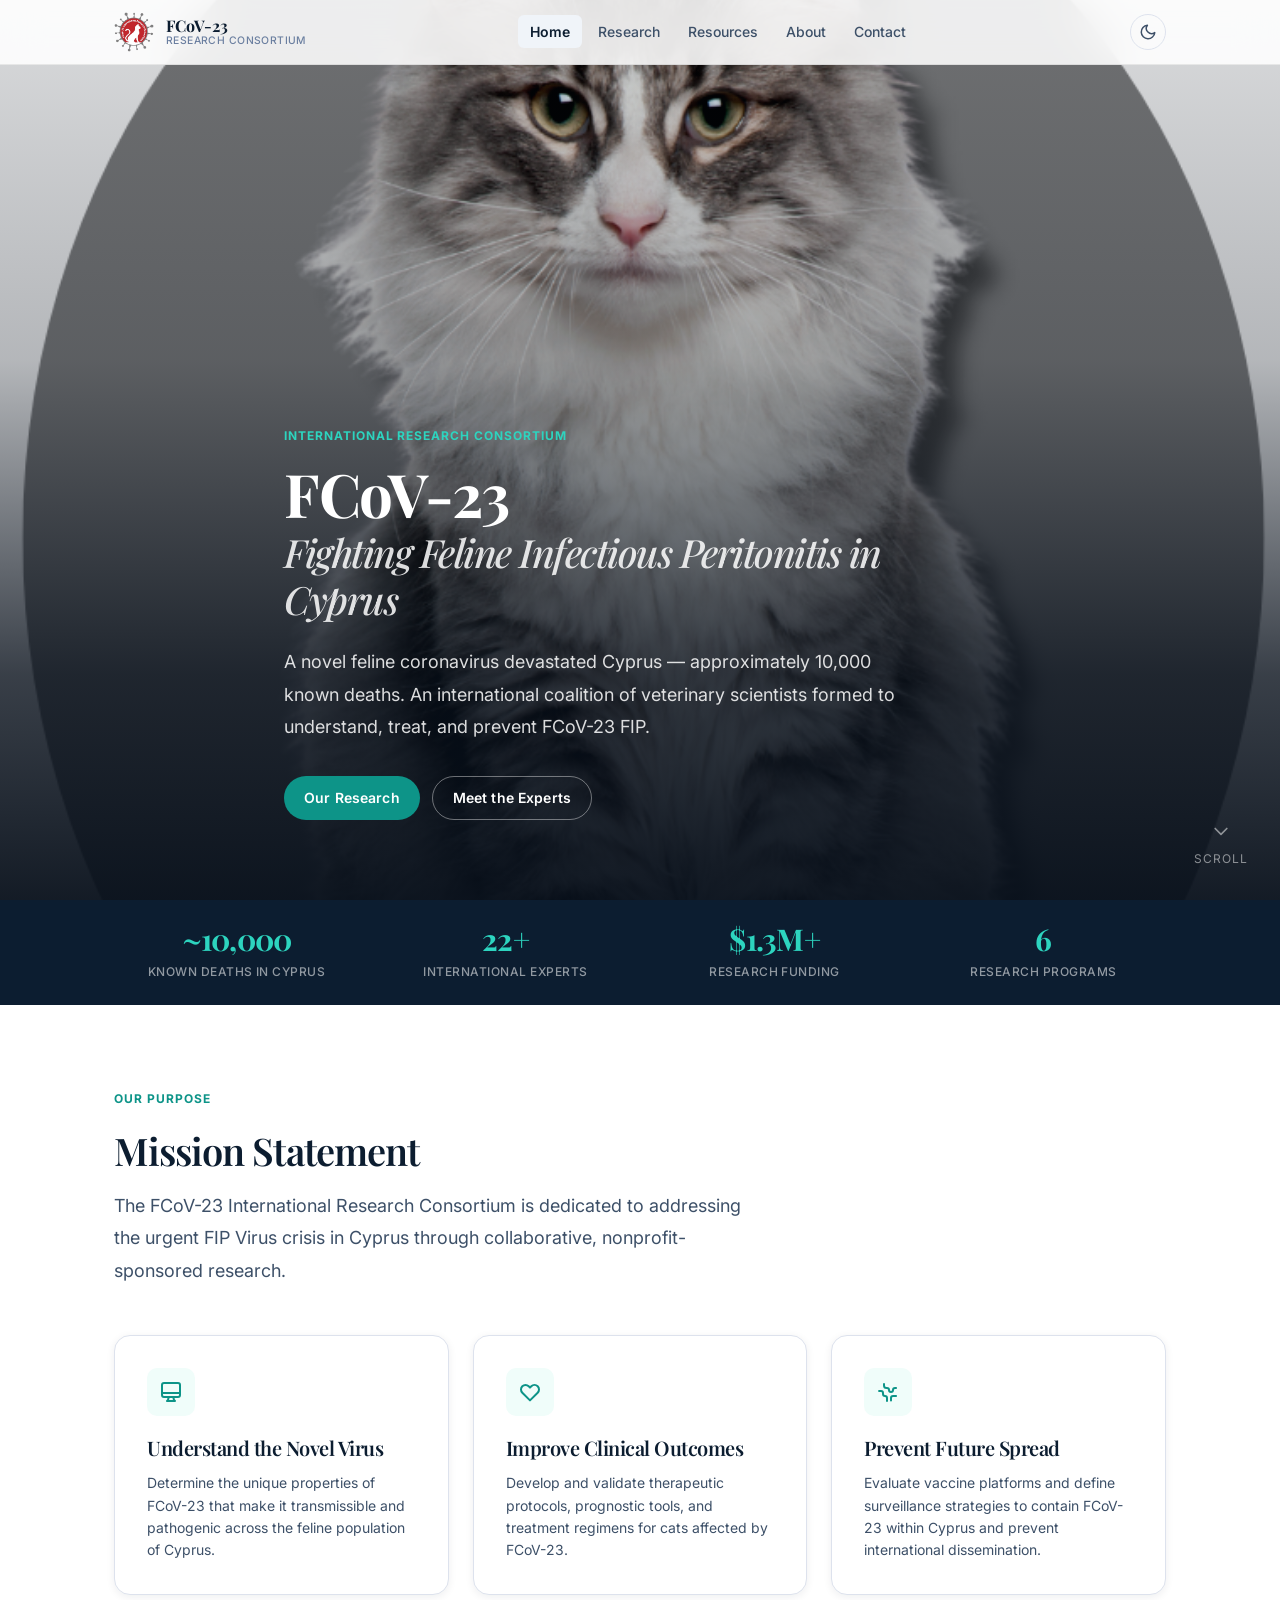
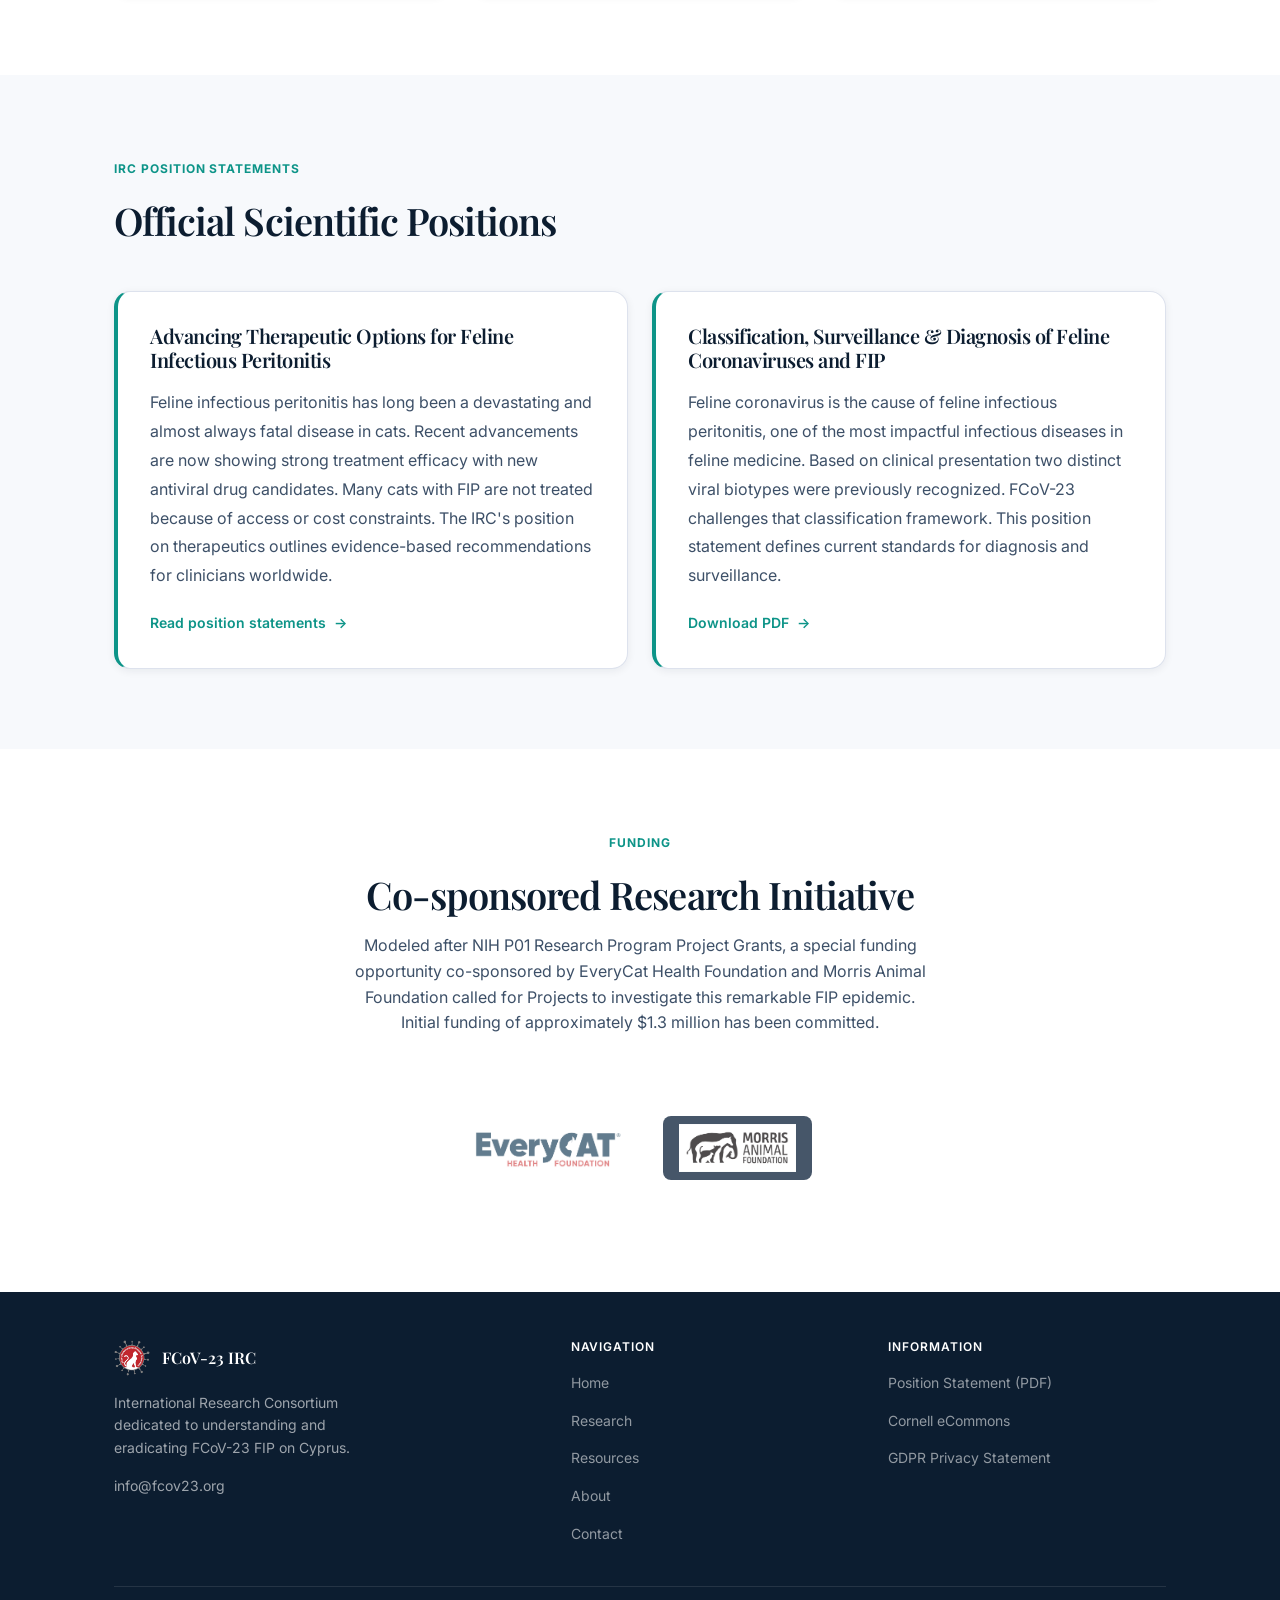
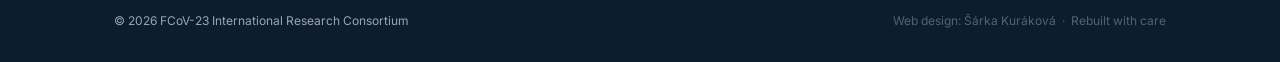
==== site/index.html @ 61767fc6 "Initial deploy: FCoV-23 IRC static site rebuild Clean static rebuild of fcov23.org — removes comprom" ====
<!DOCTYPE html>
<html lang="en" data-theme="light">
<head>
  <meta charset="UTF-8">
  <meta name="viewport" content="width=device-width, initial-scale=1">
  <title>FCoV-23 International Research Consortium</title>
  <meta name="description" content="An international group of veterinary experts dedicated to addressing the FCoV-23 feline infectious peritonitis crisis in Cyprus through collaborative nonprofit-sponsored research.">
  <meta property="og:title" content="FCoV-23 International Research Consortium">
  <meta property="og:description" content="Collaborative research to understand and mitigate the FCoV-23 FIP epidemic on Cyprus.">
  <meta property="og:type" content="website">
  <meta property="og:url" content="https://fcov23.org/">
  <meta property="og:image" content="https://fcov23.org/assets/images/cat_home.png">
  <meta property="og:image:width" content="1200">
  <meta property="og:image:height" content="800">
  <meta property="og:site_name" content="FCoV-23 International Research Consortium">
  <meta name="theme-color" content="#0c1d30">
  <link rel="icon" href="assets/images/cropped-Navrh-bez-nazvu-2-1.png" type="image/png">
  <link rel="preconnect" href="https://fonts.googleapis.com">
  <link rel="preconnect" href="https://fonts.gstatic.com" crossorigin>
  <link rel="stylesheet" href="https://fonts.googleapis.com/css2?family=Inter:wght@300;400;500;600;700&family=Playfair+Display:ital,wght@0,500;0,600;0,700;1,500;1,600&display=swap">
  <link rel="preload" as="image" href="assets/images/cat_home.png">
  <link rel="stylesheet" href="assets/css/main.css">
  <link rel="stylesheet" href="assets/css/components.css">
  <!-- Anti-FOUC: apply saved theme before paint -->
  <script>
    (function(){var t=localStorage.getItem('fcov23-theme')||(window.matchMedia('(prefers-color-scheme: dark)').matches?'dark':'light');document.documentElement.setAttribute('data-theme',t);})();
  </script>
</head>
<body>

<!-- ====== NAV ====== -->
<nav class="site-nav" role="navigation" aria-label="Main navigation">
  <div class="container nav-inner">
    <a href="index.html" class="nav-logo" aria-label="FCoV-23 Home">
      <img src="assets/images/Navrh-bez-nazvu-2-1.png" alt="FCoV-23 IRC Logo" width="40" height="40">
      <div class="nav-logo-text">
        <span class="nav-logo-name">FCoV-23</span>
        <span class="nav-logo-sub">Research Consortium</span>
      </div>
    </a>
    <ul class="nav-links" id="nav-menu" role="list">
      <li><a href="index.html" aria-current="page">Home</a></li>
      <li><a href="research.html">Research</a></li>
      <li><a href="resources.html">Resources</a></li>
      <li><a href="about.html">About</a></li>
      <li><a href="contact.html">Contact</a></li>
    </ul>
    <div class="nav-actions">
      <button class="theme-toggle" aria-label="Switch to dark mode">
        <svg class="icon-moon" xmlns="http://www.w3.org/2000/svg" fill="none" viewBox="0 0 24 24" stroke="currentColor" stroke-width="2" aria-hidden="true"><path stroke-linecap="round" stroke-linejoin="round" d="M21 12.79A9 9 0 1111.21 3 7 7 0 0021 12.79z"/></svg>
        <svg class="icon-sun" xmlns="http://www.w3.org/2000/svg" fill="none" viewBox="0 0 24 24" stroke="currentColor" stroke-width="2" aria-hidden="true"><circle cx="12" cy="12" r="5"/><path stroke-linecap="round" d="M12 1v2M12 21v2M4.22 4.22l1.42 1.42M18.36 18.36l1.42 1.42M1 12h2M21 12h2M4.22 19.78l1.42-1.42M18.36 5.64l1.42-1.42"/></svg>
      </button>
      <button class="nav-hamburger" aria-label="Open menu" aria-expanded="false" aria-controls="nav-menu" id="nav-hamburger">
        <span></span><span></span><span></span>
      </button>
    </div>
  </div>
</nav>

<main>
<!-- ====== HERO ====== -->
<section class="hero" aria-label="Introduction">
  <div class="hero-bg" role="img" aria-label="Cats at a shelter in Cyprus"></div>
  <div class="hero-overlay"></div>
  <div class="container hero-content">
    <span class="eyebrow" style="color:var(--color-teal-400)">International Research Consortium</span>
    <h1>FCoV-23
      <em>Fighting Feline Infectious Peritonitis in Cyprus</em>
    </h1>
    <p class="hero-body">A novel feline coronavirus devastated Cyprus — approximately 10,000 known deaths. An international coalition of veterinary scientists formed to understand, treat, and prevent FCoV-23 FIP.</p>
    <div class="hero-actions">
      <a href="research.html" class="btn btn--primary">Our Research</a>
      <a href="about.html" class="btn btn--outline" style="border-color:rgba(255,255,255,0.4);color:#fff">Meet the Experts</a>
    </div>
  </div>
  <div class="scroll-hint" aria-hidden="true">
    <svg xmlns="http://www.w3.org/2000/svg" fill="none" viewBox="0 0 24 24" stroke="currentColor" stroke-width="2"><path stroke-linecap="round" stroke-linejoin="round" d="M19 9l-7 7-7-7"/></svg>
    Scroll
  </div>
</section>

<!-- ====== STATS BAR ====== -->
<div class="stats-bar" aria-label="Key statistics">
  <div class="container">
    <div class="stats-grid">
      <div class="stat-item reveal">
        <div class="stat-number">~10,000</div>
        <div class="stat-label">Known Deaths in Cyprus</div>
      </div>
      <div class="stat-item reveal reveal-delay-1">
        <div class="stat-number">22+</div>
        <div class="stat-label">International Experts</div>
      </div>
      <div class="stat-item reveal reveal-delay-2">
        <div class="stat-number">$1.3M+</div>
        <div class="stat-label">Research Funding</div>
      </div>
      <div class="stat-item reveal reveal-delay-3">
        <div class="stat-number">6</div>
        <div class="stat-label">Research Programs</div>
      </div>
    </div>
  </div>
</div>

<!-- ====== MISSION ====== -->
<section class="section" aria-labelledby="mission-heading">
  <div class="container">
    <div class="section-header reveal">
      <span class="eyebrow">Our Purpose</span>
      <h2 id="mission-heading">Mission Statement</h2>
      <p class="lead">The FCoV-23 International Research Consortium is dedicated to addressing the urgent FIP Virus crisis in Cyprus through collaborative, nonprofit-sponsored research.</p>
    </div>
    <div style="display:grid;grid-template-columns:repeat(auto-fit,minmax(280px,1fr));gap:var(--sp-6)">
      <div class="card reveal">
        <div class="card-icon" aria-hidden="true">
          <svg xmlns="http://www.w3.org/2000/svg" fill="none" viewBox="0 0 24 24" stroke="currentColor" stroke-width="2"><path stroke-linecap="round" stroke-linejoin="round" d="M9.75 17L9 20l-1 1h8l-1-1-.75-3M3 13h18M5 17h14a2 2 0 002-2V5a2 2 0 00-2-2H5a2 2 0 00-2 2v10a2 2 0 002 2z"/></svg>
        </div>
        <h3>Understand the Novel Virus</h3>
        <p>Determine the unique properties of FCoV-23 that make it transmissible and pathogenic across the feline population of Cyprus.</p>
      </div>
      <div class="card reveal reveal-delay-1">
        <div class="card-icon" aria-hidden="true">
          <svg xmlns="http://www.w3.org/2000/svg" fill="none" viewBox="0 0 24 24" stroke="currentColor" stroke-width="2"><path stroke-linecap="round" stroke-linejoin="round" d="M4.318 6.318a4.5 4.5 0 000 6.364L12 20.364l7.682-7.682a4.5 4.5 0 00-6.364-6.364L12 7.636l-1.318-1.318a4.5 4.5 0 00-6.364 0z"/></svg>
        </div>
        <h3>Improve Clinical Outcomes</h3>
        <p>Develop and validate therapeutic protocols, prognostic tools, and treatment regimens for cats affected by FCoV-23.</p>
      </div>
      <div class="card reveal reveal-delay-2">
        <div class="card-icon" aria-hidden="true">
          <svg xmlns="http://www.w3.org/2000/svg" fill="none" viewBox="0 0 24 24" stroke="currentColor" stroke-width="2"><path stroke-linecap="round" stroke-linejoin="round" d="M3.055 11H5a2 2 0 012 2v1a2 2 0 002 2 2 2 0 012 2v2.945M8 3.935V5.5A2.5 2.5 0 0010.5 8h.5a2 2 0 012 2 2 2 0 104 0 2 2 0 012-2h1.064M15 20.488V18a2 2 0 012-2h3.064"/></svg>
        </div>
        <h3>Prevent Future Spread</h3>
        <p>Evaluate vaccine platforms and define surveillance strategies to contain FCoV-23 within Cyprus and prevent international dissemination.</p>
      </div>
    </div>
  </div>
</section>

<!-- ====== POSITION STATEMENTS ====== -->
<section class="section section--subtle" aria-labelledby="statements-heading">
  <div class="container">
    <div class="section-header reveal">
      <span class="eyebrow">IRC Position Statements</span>
      <h2 id="statements-heading">Official Scientific Positions</h2>
    </div>
    <div style="display:grid;grid-template-columns:repeat(auto-fit,minmax(300px,1fr));gap:var(--sp-6)">
      <div class="statement-card reveal">
        <h3>Advancing Therapeutic Options for Feline Infectious Peritonitis</h3>
        <p>Feline infectious peritonitis has long been a devastating and almost always fatal disease in cats. Recent advancements are now showing strong treatment efficacy with new antiviral drug candidates. Many cats with FIP are not treated because of access or cost constraints. The IRC's position on therapeutics outlines evidence-based recommendations for clinicians worldwide.</p>
        <div style="margin-top:var(--sp-5)">
          <a href="resources.html" class="arrow-link">Read position statements</a>
        </div>
      </div>
      <div class="statement-card reveal reveal-delay-1">
        <h3>Classification, Surveillance &amp; Diagnosis of Feline Coronaviruses and FIP</h3>
        <p>Feline coronavirus is the cause of feline infectious peritonitis, one of the most impactful infectious diseases in feline medicine. Based on clinical presentation two distinct viral biotypes were previously recognized. FCoV-23 challenges that classification framework. This position statement defines current standards for diagnosis and surveillance.</p>
        <div style="margin-top:var(--sp-5)">
          <a href="assets/pdfs/FCoV23-Position-Statement-1-Tx.pdf" class="arrow-link" target="_blank" rel="noopener">Download PDF</a>
        </div>
      </div>
    </div>
  </div>
</section>

<!-- ====== FUNDING ====== -->
<section class="section" aria-labelledby="funding-heading">
  <div class="container">
    <div class="section-header centered reveal">
      <span class="eyebrow">Funding</span>
      <h2 id="funding-heading">Co-sponsored Research Initiative</h2>
      <p>Modeled after NIH P01 Research Program Project Grants, a special funding opportunity co-sponsored by EveryCat Health Foundation and Morris Animal Foundation called for Projects to investigate this remarkable FIP epidemic. Initial funding of approximately $1.3 million has been committed.</p>
    </div>
    <div class="funders-row reveal">
      <a href="https://everycat.org" class="funder-logo" target="_blank" rel="noopener" aria-label="EveryCat Health Foundation">
        <img src="assets/images/EveryCat_full-color_Logo_Large.jpg" alt="EveryCat Health Foundation" height="48">
      </a>
      <a href="https://morrisanimalfoundation.org" class="funder-logo" target="_blank" rel="noopener" aria-label="Morris Animal Foundation" style="background:#152d4a;padding:8px 16px;border-radius:8px">
        <img src="assets/images/MAF-Horiz-RGB_W.png" alt="Morris Animal Foundation" height="36">
      </a>
    </div>
  </div>
</section>

</main>

<!-- ====== FOOTER ====== -->
<footer class="site-footer" role="contentinfo">
  <div class="container">
    <div class="footer-grid">
      <div class="footer-brand">
        <div class="footer-logo-wrap">
          <img src="assets/images/Navrh-bez-nazvu-2-1.png" alt="FCoV-23 IRC" width="36" height="36">
          <span class="footer-org-name">FCoV-23 IRC</span>
        </div>
        <p class="footer-desc">International Research Consortium dedicated to understanding and eradicating FCoV-23 FIP on Cyprus.</p>
        <a href="mailto:info@fcov23.org" style="color:rgba(255,255,255,0.6);font-size:var(--text-sm)">info@fcov23.org</a>
      </div>
      <div class="footer-col">
        <h5>Navigation</h5>
        <ul>
          <li><a href="index.html">Home</a></li>
          <li><a href="research.html">Research</a></li>
          <li><a href="resources.html">Resources</a></li>
          <li><a href="about.html">About</a></li>
          <li><a href="contact.html">Contact</a></li>
        </ul>
      </div>
      <div class="footer-col">
        <h5>Information</h5>
        <ul>
          <li><a href="assets/pdfs/FCoV23-Position-Statement-1-Tx.pdf" target="_blank" rel="noopener">Position Statement (PDF)</a></li>
          <li><a href="https://ecommons.cornell.edu/items/3d0bdd33-0b9e-4d67-ad52-a718f9b3f040" target="_blank" rel="noopener">Cornell eCommons</a></li>
          <li><a href="resources.html#privacy">GDPR Privacy Statement</a></li>
        </ul>
      </div>
    </div>
    <div class="footer-bottom">
      <span>&copy; 2026 FCoV-23 International Research Consortium</span>
      <span class="footer-credit">Web design: Šárka Kuráková &nbsp;·&nbsp; Rebuilt with care</span>
    </div>
  </div>
</footer>

<script src="assets/js/main.js"></script>
</body>
</html>
---- site/assets/css/main.css ----
/* ==========================================================
   FCoV-23 — Base Styles & Layout
   ========================================================== */
@import 'tokens.css';

/* --- Reset --- */
*, *::before, *::after { box-sizing: border-box; margin: 0; padding: 0; }

html {
  font-size: 16px;
  scroll-behavior: smooth;
  -webkit-font-smoothing: antialiased;
  -moz-osx-font-smoothing: grayscale;
  text-rendering: optimizeLegibility;
}

body {
  font-family: var(--font-sans);
  font-size: var(--text-base);
  line-height: var(--leading-normal);
  color: var(--text-primary);
  background: var(--bg);
  transition: background var(--t-med) var(--ease-out),
              color var(--t-med) var(--ease-out);
  overflow-x: hidden;
}

img, video { display: block; max-width: 100%; height: auto; }
a { color: var(--link); text-decoration: none; transition: color var(--t-fast) var(--ease-out); }
a:hover { color: var(--link-hover); }
button { cursor: pointer; font-family: inherit; }
::selection { background: var(--accent-soft); color: var(--accent); }

/* --- Focus --- */
:focus-visible {
  outline: 2px solid var(--accent);
  outline-offset: 3px;
  border-radius: var(--radius-sm);
}

/* --- Scrollbar --- */
::-webkit-scrollbar { width: 8px; }
::-webkit-scrollbar-track { background: var(--bg-subtle); }
::-webkit-scrollbar-thumb { background: var(--border-strong); border-radius: 4px; }
::-webkit-scrollbar-thumb:hover { background: var(--text-muted); }

/* --- Container --- */
.container {
  width: 100%;
  max-width: var(--container);
  margin-inline: auto;
  padding-inline: var(--sp-6);
}
.container--sm { max-width: var(--container-sm); }
.container--lg { max-width: var(--container-lg); }

/* --- Section --- */
.section {
  padding-block: var(--section-y);
}
.section--subtle { background: var(--bg-subtle); }
.section--dark {
  background: var(--navy-900, #0c1d30);
  color: #fff;
}

/* --- Typography --- */
h1, h2, h3, h4, h5 {
  font-family: var(--font-display);
  font-weight: 600;
  line-height: var(--leading-tight);
  letter-spacing: var(--tracking-tight);
  color: var(--text-primary);
}
h1 { font-size: clamp(var(--text-3xl), 5vw, var(--text-5xl)); }
h2 { font-size: clamp(var(--text-2xl), 3.5vw, var(--text-4xl)); }
h3 { font-size: var(--text-xl); font-weight: 600; }
h4 { font-size: var(--text-lg); font-family: var(--font-sans); font-weight: 600; }
h5 { font-size: var(--text-base); font-family: var(--font-sans); font-weight: 600; }

p { max-width: 70ch; }
p + p { margin-top: var(--sp-4); }

.lead {
  font-size: var(--text-lg);
  line-height: var(--leading-loose);
  color: var(--text-secondary);
  max-width: 60ch;
}

.eyebrow {
  display: inline-block;
  font-family: var(--font-sans);
  font-size: var(--text-xs);
  font-weight: 700;
  letter-spacing: var(--tracking-wider);
  text-transform: uppercase;
  color: var(--accent);
  margin-bottom: var(--sp-3);
}

.section-header {
  margin-bottom: var(--sp-12);
}
.section-header h2 { margin-bottom: var(--sp-4); }
.section-header p { color: var(--text-secondary); }

/* --- Utility --- */
.text-center { text-align: center; }
.text-muted   { color: var(--text-muted); }
.sr-only {
  position: absolute; width: 1px; height: 1px;
  padding: 0; margin: -1px; overflow: hidden;
  clip: rect(0,0,0,0); border: 0;
}

/* --- Buttons --- */
.btn {
  display: inline-flex;
  align-items: center;
  gap: var(--sp-2);
  padding: 0.625rem var(--sp-5);
  border-radius: var(--radius-full);
  font-size: var(--text-sm);
  font-weight: 600;
  font-family: var(--font-sans);
  letter-spacing: 0.01em;
  border: none;
  transition: all var(--t-med) var(--ease-out);
  white-space: nowrap;
  text-decoration: none;
}
.btn--primary {
  background: var(--accent);
  color: #fff;
}
.btn--primary:hover {
  background: var(--accent-hover);
  color: #fff;
  transform: translateY(-1px);
  box-shadow: var(--shadow-md);
}
.btn--outline {
  background: transparent;
  color: var(--accent);
  border: 1.5px solid var(--accent);
}
.btn--outline:hover {
  background: var(--accent-soft);
  color: var(--accent-hover);
}
.btn--ghost {
  background: transparent;
  color: var(--text-secondary);
  padding-inline: var(--sp-3);
}
.btn--ghost:hover { color: var(--text-primary); background: var(--bg-subtle); }

/* Arrow link */
.arrow-link {
  display: inline-flex;
  align-items: center;
  gap: var(--sp-2);
  font-size: var(--text-sm);
  font-weight: 600;
  color: var(--accent);
  transition: gap var(--t-fast) var(--ease-out), color var(--t-fast);
}
.arrow-link::after { content: '→'; transition: transform var(--t-fast) var(--ease-out); }
.arrow-link:hover { color: var(--accent-hover); }
.arrow-link:hover::after { transform: translateX(4px); }

/* --- Divider --- */
hr {
  border: none;
  border-top: 1px solid var(--border);
  margin-block: var(--sp-8);
}

/* --- Motion --- */
@media (prefers-reduced-motion: reduce) {
  *, *::before, *::after {
    animation-duration: 0.01ms !important;
    transition-duration: 0.01ms !important;
  }
  html { scroll-behavior: auto; }
}
---- site/assets/css/components.css ----
/* ==========================================================
   FCoV-23 — Components
   ========================================================== */
@import 'tokens.css';

/* ---- Navigation ---- */
.site-nav {
  position: fixed;
  inset: 0 0 auto 0;
  z-index: 1000;
  background: var(--nav-bg);
  backdrop-filter: blur(20px);
  -webkit-backdrop-filter: blur(20px);
  border-bottom: 1px solid var(--nav-border);
  transition: background var(--t-med), border-color var(--t-med), box-shadow var(--t-med);
}
.site-nav.scrolled {
  box-shadow: var(--shadow-sm);
}

.nav-inner {
  display: flex;
  align-items: center;
  justify-content: space-between;
  height: 64px;
  gap: var(--sp-8);
}

.nav-logo {
  display: flex;
  align-items: center;
  gap: var(--sp-3);
  text-decoration: none;
  flex-shrink: 0;
}
.nav-logo img {
  width: 40px;
  height: 40px;
  object-fit: contain;
  border-radius: var(--radius-sm);
}
.nav-logo-text {
  display: flex;
  flex-direction: column;
  line-height: 1.15;
}
.nav-logo-name {
  font-family: var(--font-display);
  font-size: var(--text-base);
  font-weight: 700;
  color: var(--text-primary);
  letter-spacing: -0.01em;
}
.nav-logo-sub {
  font-size: 0.65rem;
  font-weight: 500;
  color: var(--text-muted);
  letter-spacing: var(--tracking-wide);
  text-transform: uppercase;
}

.nav-links {
  display: flex;
  align-items: center;
  gap: var(--sp-1);
  list-style: none;
}
.nav-links a {
  font-size: var(--text-sm);
  font-weight: 500;
  color: var(--text-secondary);
  padding: var(--sp-2) var(--sp-3);
  border-radius: var(--radius-sm);
  transition: color var(--t-fast), background var(--t-fast);
}
.nav-links a:hover,
.nav-links a[aria-current="page"] {
  color: var(--text-primary);
  background: var(--bg-surface-alt);
}
.nav-links a[aria-current="page"] { font-weight: 600; }

.nav-actions {
  display: flex;
  align-items: center;
  gap: var(--sp-3);
}

/* Theme toggle */
.theme-toggle {
  width: 36px;
  height: 36px;
  display: grid;
  place-items: center;
  border-radius: var(--radius-full);
  background: transparent;
  border: 1.5px solid var(--border);
  color: var(--text-secondary);
  transition: all var(--t-fast);
}
.theme-toggle:hover {
  background: var(--bg-surface-alt);
  color: var(--text-primary);
  border-color: var(--border-strong);
}
.theme-toggle svg { width: 18px; height: 18px; }
.icon-sun { display: none; }
.icon-moon { display: block; }
[data-theme="dark"] .icon-sun { display: block; }
[data-theme="dark"] .icon-moon { display: none; }

/* Mobile nav */
.nav-hamburger {
  display: none;
  width: 36px;
  height: 36px;
  flex-direction: column;
  justify-content: center;
  gap: 5px;
  border-radius: var(--radius-sm);
  background: transparent;
  border: 1.5px solid var(--border);
  padding: 8px;
  transition: background var(--t-fast);
}
.nav-hamburger span {
  display: block;
  width: 100%;
  height: 1.5px;
  background: var(--text-primary);
  border-radius: 2px;
  transition: transform var(--t-med) var(--ease-out), opacity var(--t-fast);
}
.nav-hamburger[aria-expanded="true"] span:nth-child(1) { transform: translateY(6.5px) rotate(45deg); }
.nav-hamburger[aria-expanded="true"] span:nth-child(2) { opacity: 0; }
.nav-hamburger[aria-expanded="true"] span:nth-child(3) { transform: translateY(-6.5px) rotate(-45deg); }

@media (max-width: 768px) {
  .nav-hamburger { display: flex; }
  .nav-links {
    display: none;
    position: absolute;
    top: 64px;
    left: 0; right: 0;
    background: var(--nav-bg);
    backdrop-filter: blur(20px);
    border-bottom: 1px solid var(--nav-border);
    flex-direction: column;
    padding: var(--sp-4) var(--sp-6);
    gap: var(--sp-1);
  }
  .nav-links.open { display: flex; }
  .nav-links a { padding: var(--sp-3) var(--sp-4); border-radius: var(--radius-md); }
  .nav-logo-text { display: none; }
}

/* ---- Hero ---- */
.hero {
  position: relative;
  min-height: 100svh;
  display: flex;
  flex-direction: column;
  justify-content: flex-end;
  padding-bottom: var(--sp-20);
  overflow: hidden;
  color: #fff;
}
.hero-bg {
  position: absolute;
  inset: 0;
  background-image: url('../images/cat_home.png');
  background-size: cover;
  background-position: center 30%;
  z-index: 0;
}
.hero-overlay {
  position: absolute;
  inset: 0;
  background: linear-gradient(
    to bottom,
    rgba(7,15,26,0.15) 0%,
    rgba(7,15,26,0.30) 40%,
    rgba(7,15,26,0.80) 75%,
    rgba(7,15,26,0.95) 100%
  );
  z-index: 1;
}
.hero-content {
  position: relative;
  z-index: 2;
  max-width: 760px;
}
.hero h1 {
  color: #fff;
  font-size: clamp(var(--text-4xl), 6vw, var(--text-6xl));
  font-weight: 700;
  margin-bottom: var(--sp-6);
}
.hero h1 em {
  display: block;
  font-style: italic;
  font-weight: 500;
  opacity: 0.85;
  font-size: 0.65em;
}
.hero-body {
  font-size: var(--text-lg);
  line-height: var(--leading-loose);
  color: rgba(255,255,255,0.85);
  max-width: 58ch;
  margin-bottom: var(--sp-8);
}
.hero-actions { display: flex; flex-wrap: wrap; gap: var(--sp-3); }

/* Scroll indicator */
.scroll-hint {
  position: absolute;
  bottom: var(--sp-8);
  right: var(--sp-8);
  z-index: 2;
  display: flex;
  flex-direction: column;
  align-items: center;
  gap: var(--sp-2);
  color: rgba(255,255,255,0.5);
  font-size: var(--text-xs);
  letter-spacing: var(--tracking-wider);
  text-transform: uppercase;
}
.scroll-hint svg {
  width: 20px; height: 20px;
  animation: bounce 2s ease infinite;
}
@keyframes bounce {
  0%,100% { transform: translateY(0); }
  50% { transform: translateY(6px); }
}

/* ---- Stats Bar ---- */
.stats-bar {
  background: var(--color-navy-900, #0c1d30);
  color: #fff;
  padding-block: var(--sp-6);
}
[data-theme="dark"] .stats-bar { background: var(--bg-surface); border-top: 1px solid var(--border); }
.stats-grid {
  display: grid;
  grid-template-columns: repeat(auto-fit, minmax(160px, 1fr));
  gap: var(--sp-6);
}
.stat-item { text-align: center; }
.stat-number {
  font-family: var(--font-display);
  font-size: var(--text-3xl);
  font-weight: 700;
  color: var(--color-teal-400);
  letter-spacing: var(--tracking-tight);
  line-height: 1;
}
.stat-label {
  font-size: var(--text-xs);
  font-weight: 500;
  letter-spacing: var(--tracking-wide);
  text-transform: uppercase;
  color: rgba(255,255,255,0.55);
  margin-top: var(--sp-2);
}
[data-theme="dark"] .stat-label { color: var(--text-muted); }

/* ---- Section Headers ---- */
.section-header { max-width: 660px; margin-bottom: var(--sp-12); }
.section-header.centered { margin-inline: auto; text-align: center; }
.section-header.centered p { margin-inline: auto; }
.section-header h2 { margin-block: var(--sp-2) var(--sp-4); }
.section-header p { color: var(--text-secondary); max-width: 58ch; }

/* ---- Cards ---- */
.card {
  background: var(--bg-surface);
  border: 1px solid var(--border);
  border-radius: var(--radius-lg);
  padding: var(--sp-8);
  box-shadow: var(--shadow-card);
  transition: box-shadow var(--t-med), border-color var(--t-med), transform var(--t-med);
}
.card:hover {
  box-shadow: var(--shadow-md);
  border-color: var(--border-strong);
  transform: translateY(-2px);
}
.card-icon {
  width: 48px; height: 48px;
  display: grid; place-items: center;
  background: var(--accent-soft);
  color: var(--accent);
  border-radius: var(--radius-md);
  margin-bottom: var(--sp-5);
}
.card-icon svg { width: 24px; height: 24px; }
.card h3 { margin-bottom: var(--sp-3); }
.card p { color: var(--text-secondary); font-size: var(--text-sm); }

/* ---- Position Statement Cards ---- */
.statement-card {
  background: var(--bg-surface);
  border: 1px solid var(--border);
  border-left: 4px solid var(--accent);
  border-radius: var(--radius-lg);
  padding: var(--sp-8);
  box-shadow: var(--shadow-card);
}
.statement-card h3 { margin-bottom: var(--sp-4); }
.statement-card p { color: var(--text-secondary); line-height: var(--leading-loose); }

/* ---- Expert Cards ---- */
.experts-grid {
  display: grid;
  grid-template-columns: repeat(auto-fill, minmax(200px, 1fr));
  gap: var(--sp-6);
}
.expert-card {
  background: var(--bg-surface);
  border: 1px solid var(--border);
  border-radius: var(--radius-lg);
  padding: var(--sp-5);
  text-align: center;
  transition: box-shadow var(--t-med), border-color var(--t-med), transform var(--t-med);
}
.expert-card:hover {
  box-shadow: var(--shadow-md);
  border-color: var(--accent);
  transform: translateY(-3px);
}
.expert-photo {
  width: 90px; height: 90px;
  border-radius: var(--radius-full);
  object-fit: cover;
  object-position: top;
  margin: 0 auto var(--sp-4);
  border: 3px solid var(--bg-surface-alt);
  box-shadow: var(--shadow-sm);
}
.expert-name {
  font-family: var(--font-sans);
  font-size: var(--text-sm);
  font-weight: 600;
  color: var(--text-primary);
  line-height: var(--leading-snug);
  margin-bottom: var(--sp-2);
}
.expert-creds {
  font-size: var(--text-xs);
  color: var(--accent);
  font-weight: 600;
  letter-spacing: 0.02em;
  margin-bottom: var(--sp-2);
}
.expert-inst {
  font-size: 0.7rem;
  color: var(--text-muted);
  line-height: 1.4;
}

/* ---- Resource Cards ---- */
.resource-list { display: flex; flex-direction: column; gap: var(--sp-4); }
.resource-card {
  display: flex;
  align-items: flex-start;
  gap: var(--sp-5);
  background: var(--bg-surface);
  border: 1px solid var(--border);
  border-radius: var(--radius-lg);
  padding: var(--sp-5) var(--sp-6);
  transition: box-shadow var(--t-med), border-color var(--t-med);
}
.resource-card:hover { box-shadow: var(--shadow-md); border-color: var(--border-strong); }
.resource-badge {
  flex-shrink: 0;
  width: 44px; height: 44px;
  display: grid; place-items: center;
  background: var(--accent-soft);
  color: var(--accent);
  border-radius: var(--radius-md);
}
.resource-badge svg { width: 22px; height: 22px; }
.resource-body { flex: 1; min-width: 0; }
.resource-source {
  font-size: var(--text-xs);
  font-weight: 700;
  letter-spacing: var(--tracking-wide);
  text-transform: uppercase;
  color: var(--accent);
  margin-bottom: var(--sp-1);
}
.resource-title {
  font-size: var(--text-base);
  font-weight: 600;
  color: var(--text-primary);
  line-height: var(--leading-snug);
  margin-bottom: var(--sp-2);
}
.resource-desc { font-size: var(--text-sm); color: var(--text-secondary); }

/* ---- Research Scope Grid ---- */
.research-grid {
  display: grid;
  grid-template-columns: repeat(auto-fill, minmax(280px, 1fr));
  gap: var(--sp-6);
}
.research-card {
  background: var(--bg-surface);
  border: 1px solid var(--border);
  border-radius: var(--radius-lg);
  padding: var(--sp-6);
  transition: box-shadow var(--t-med), border-color var(--t-med), transform var(--t-med);
}
.research-card:hover {
  box-shadow: var(--shadow-md);
  border-color: var(--accent);
  transform: translateY(-2px);
}
.research-card-header {
  display: flex;
  align-items: center;
  gap: var(--sp-3);
  margin-bottom: var(--sp-5);
}
.research-icon {
  width: 44px; height: 44px;
  display: grid; place-items: center;
  background: var(--accent-soft);
  color: var(--accent);
  border-radius: var(--radius-md);
  flex-shrink: 0;
}
.research-icon svg { width: 22px; height: 22px; }
.research-card h3 { font-size: var(--text-lg); }
.research-card ul { list-style: none; display: flex; flex-direction: column; gap: var(--sp-2); }
.research-card li {
  font-size: var(--text-sm);
  color: var(--text-secondary);
  padding-left: var(--sp-4);
  position: relative;
  line-height: var(--leading-snug);
}
.research-card li::before {
  content: '';
  position: absolute;
  left: 0; top: 0.45em;
  width: 6px; height: 6px;
  border-radius: var(--radius-full);
  background: var(--accent);
  opacity: 0.5;
}

/* ---- Funder Logos ---- */
.funders-row {
  display: flex;
  flex-wrap: wrap;
  align-items: center;
  justify-content: center;
  gap: var(--sp-10);
  padding: var(--sp-8) 0;
}
.funder-logo {
  display: flex;
  align-items: center;
  opacity: 0.8;
  transition: opacity var(--t-fast);
  filter: grayscale(20%);
}
.funder-logo:hover { opacity: 1; filter: none; }
.funder-logo img { height: 48px; width: auto; object-fit: contain; }
[data-theme="dark"] .funder-logo img { filter: brightness(1.1); }

/* ---- Contact Form ---- */
.contact-grid {
  display: grid;
  grid-template-columns: 1fr 2fr;
  gap: var(--sp-16);
  align-items: start;
}
@media (max-width: 768px) { .contact-grid { grid-template-columns: 1fr; } }

.contact-info-block h3 { margin-bottom: var(--sp-4); }
.contact-detail {
  display: flex;
  align-items: center;
  gap: var(--sp-3);
  margin-bottom: var(--sp-4);
  color: var(--text-secondary);
  font-size: var(--text-sm);
}
.contact-detail svg { width: 18px; height: 18px; color: var(--accent); flex-shrink: 0; }
.contact-detail a { color: var(--accent); }
.contact-detail a:hover { color: var(--accent-hover); }

.contact-form { display: flex; flex-direction: column; gap: var(--sp-5); }
.form-row { display: grid; grid-template-columns: 1fr 1fr; gap: var(--sp-5); }
@media (max-width: 600px) { .form-row { grid-template-columns: 1fr; } }
.form-field { display: flex; flex-direction: column; gap: var(--sp-2); }
.form-field label {
  font-size: var(--text-sm);
  font-weight: 600;
  color: var(--text-secondary);
}
.form-field input,
.form-field textarea,
.form-field select {
  width: 100%;
  padding: var(--sp-3) var(--sp-4);
  background: var(--bg-subtle);
  border: 1.5px solid var(--border);
  border-radius: var(--radius-md);
  font-size: var(--text-sm);
  font-family: var(--font-sans);
  color: var(--text-primary);
  transition: border-color var(--t-fast), box-shadow var(--t-fast);
  appearance: none;
}
.form-field input:focus,
.form-field textarea:focus,
.form-field select:focus {
  outline: none;
  border-color: var(--accent);
  box-shadow: 0 0 0 3px rgba(13,148,136,0.12);
}
.form-field textarea { min-height: 140px; resize: vertical; }

/* ---- Sponsor Org Cards ---- */
.sponsors-grid {
  display: grid;
  grid-template-columns: repeat(auto-fit, minmax(300px, 1fr));
  gap: var(--sp-8);
}
.sponsor-card {
  background: var(--bg-surface);
  border: 1px solid var(--border);
  border-radius: var(--radius-lg);
  padding: var(--sp-8);
  box-shadow: var(--shadow-card);
}
.sponsor-logo-wrap { margin-bottom: var(--sp-6); }
.sponsor-logo-wrap img { height: 48px; width: auto; object-fit: contain; }
[data-theme="dark"] .sponsor-logo-wrap img { filter: invert(1) brightness(0.85); }
.sponsor-card h3 { font-size: var(--text-xl); margin-bottom: var(--sp-3); }
.sponsor-card p { font-size: var(--text-sm); color: var(--text-secondary); line-height: var(--leading-loose); }

/* ---- Page Hero (inner pages) ---- */
.page-hero {
  padding-top: calc(64px + var(--sp-16));
  padding-bottom: var(--sp-12);
  background: var(--bg-subtle);
  border-bottom: 1px solid var(--border);
}
.page-hero .eyebrow { color: var(--accent); }
.page-hero h1 { font-size: clamp(var(--text-3xl), 4.5vw, var(--text-5xl)); margin-block: var(--sp-3) var(--sp-4); }
.page-hero .lead { color: var(--text-secondary); }

/* ---- Spike Protein Feature ---- */
.spike-feature {
  display: grid;
  grid-template-columns: 1fr 1fr;
  gap: var(--sp-16);
  align-items: center;
}
@media (max-width: 768px) { .spike-feature { grid-template-columns: 1fr; } }
.spike-image {
  border-radius: var(--radius-lg);
  box-shadow: var(--shadow-lg);
  width: 100%;
  object-fit: contain;
  background: #0c1d30;
  padding: var(--sp-4);
}
.spike-caption {
  font-size: var(--text-xs);
  color: var(--text-muted);
  margin-top: var(--sp-3);
  line-height: 1.5;
}

/* ---- Page Footer ---- */
.site-footer {
  background: var(--color-navy-900, #0c1d30);
  color: rgba(255,255,255,0.6);
  padding-block: var(--sp-12) var(--sp-8);
}
[data-theme="dark"] .site-footer { background: var(--bg-subtle); border-top: 1px solid var(--border); }
.footer-grid {
  display: grid;
  grid-template-columns: 1.5fr 1fr 1fr;
  gap: var(--sp-10);
  margin-bottom: var(--sp-10);
}
@media (max-width: 768px) {
  .footer-grid { grid-template-columns: 1fr 1fr; }
}
@media (max-width: 480px) {
  .footer-grid { grid-template-columns: 1fr; }
}
.footer-brand { display: flex; flex-direction: column; gap: var(--sp-4); }
.footer-logo-wrap { display: flex; align-items: center; gap: var(--sp-3); }
.footer-logo-wrap img { width: 36px; height: 36px; object-fit: contain; border-radius: 6px; }
.footer-org-name {
  font-family: var(--font-display);
  font-size: var(--text-base);
  font-weight: 600;
  color: #fff;
}
.footer-tagline {
  font-size: var(--text-xs);
  color: rgba(255,255,255,0.4);
  letter-spacing: var(--tracking-wide);
  text-transform: uppercase;
}
.footer-desc { font-size: var(--text-sm); max-width: 30ch; }

.footer-col h5 {
  color: #fff;
  font-family: var(--font-sans);
  font-size: var(--text-xs);
  letter-spacing: var(--tracking-wider);
  text-transform: uppercase;
  margin-bottom: var(--sp-4);
}
.footer-col ul { list-style: none; display: flex; flex-direction: column; gap: var(--sp-3); }
.footer-col a {
  font-size: var(--text-sm);
  color: rgba(255,255,255,0.55);
  transition: color var(--t-fast);
}
.footer-col a:hover { color: #fff; }

.footer-bottom {
  display: flex;
  flex-wrap: wrap;
  justify-content: space-between;
  align-items: center;
  gap: var(--sp-4);
  padding-top: var(--sp-6);
  border-top: 1px solid rgba(255,255,255,0.1);
  font-size: var(--text-xs);
}
[data-theme="dark"] .footer-bottom { border-top-color: var(--border); }
.footer-bottom a { color: rgba(255,255,255,0.5); }
.footer-bottom a:hover { color: #fff; }
.footer-credit { color: rgba(255,255,255,0.3); }

/* ---- Animate on scroll ---- */
.reveal {
  opacity: 0;
  transform: translateY(20px);
  transition: opacity var(--t-slow) var(--ease-out),
              transform var(--t-slow) var(--ease-out);
}
.reveal.visible { opacity: 1; transform: none; }
.reveal-delay-1 { transition-delay: 80ms; }
.reveal-delay-2 { transition-delay: 160ms; }
.reveal-delay-3 { transition-delay: 240ms; }

/* ---- Blog Placeholder ---- */
.coming-soon {
  text-align: center;
  padding: var(--sp-24) var(--sp-6);
}
.coming-soon svg {
  width: 64px; height: 64px;
  color: var(--border-strong);
  margin: 0 auto var(--sp-6);
}
.coming-soon h2 { margin-bottom: var(--sp-4); }
.coming-soon p { color: var(--text-muted); margin-inline: auto; }

/* ---- Genomic Sequencing Banner ---- */
.genomic-banner {
  background: linear-gradient(135deg, var(--accent), var(--color-navy-700, #1e3a5f));
  color: #fff;
  border-radius: var(--radius-xl);
  padding: var(--sp-10) var(--sp-12);
  display: grid;
  grid-template-columns: 1fr auto;
  gap: var(--sp-8);
  align-items: center;
  margin-bottom: var(--sp-10);
}
@media (max-width: 640px) { .genomic-banner { grid-template-columns: 1fr; } }
.genomic-banner h2 { color: #fff; margin-bottom: var(--sp-3); }
.genomic-banner p { color: rgba(255,255,255,0.8); max-width: 52ch; }
.btn--white {
  background: #fff;
  color: var(--accent);
  font-weight: 700;
}
.btn--white:hover {
  background: rgba(255,255,255,0.9);
  color: var(--accent-hover);
  transform: translateY(-1px);
  box-shadow: 0 4px 16px rgba(0,0,0,0.2);
}
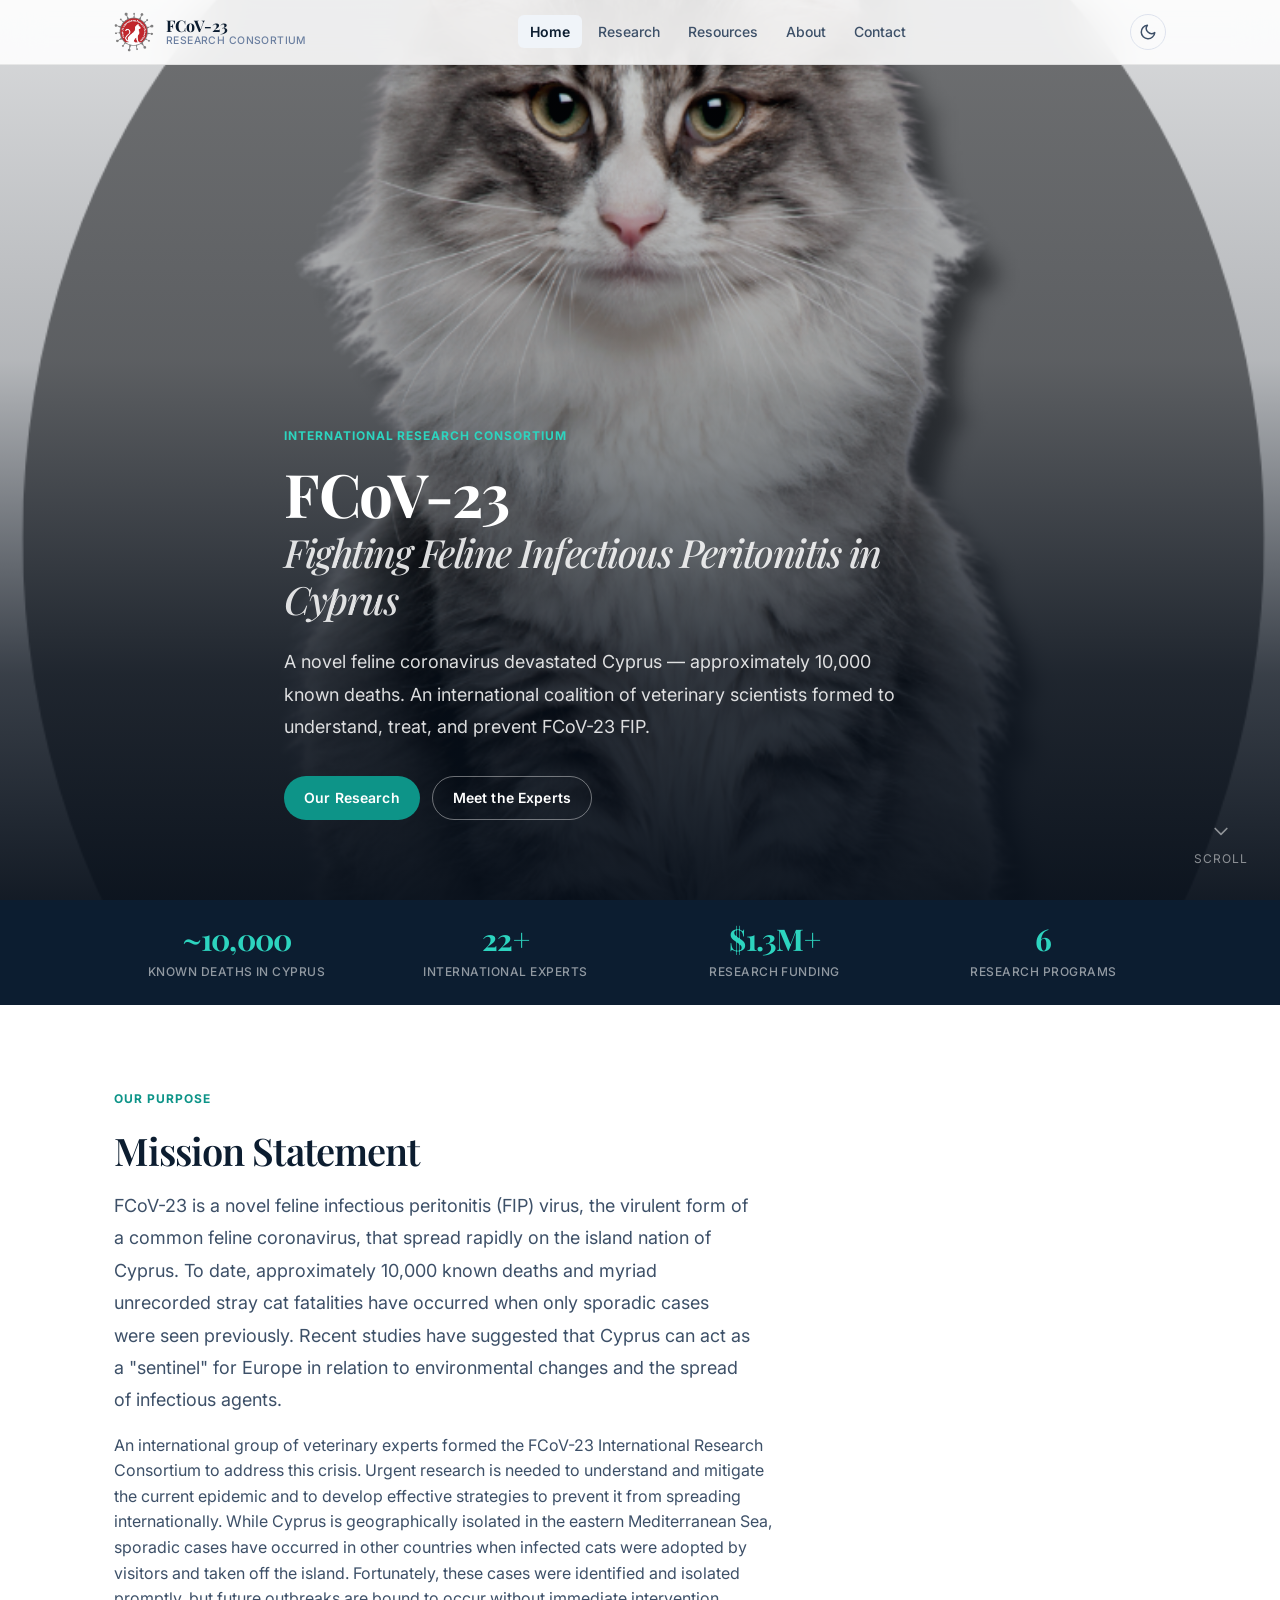
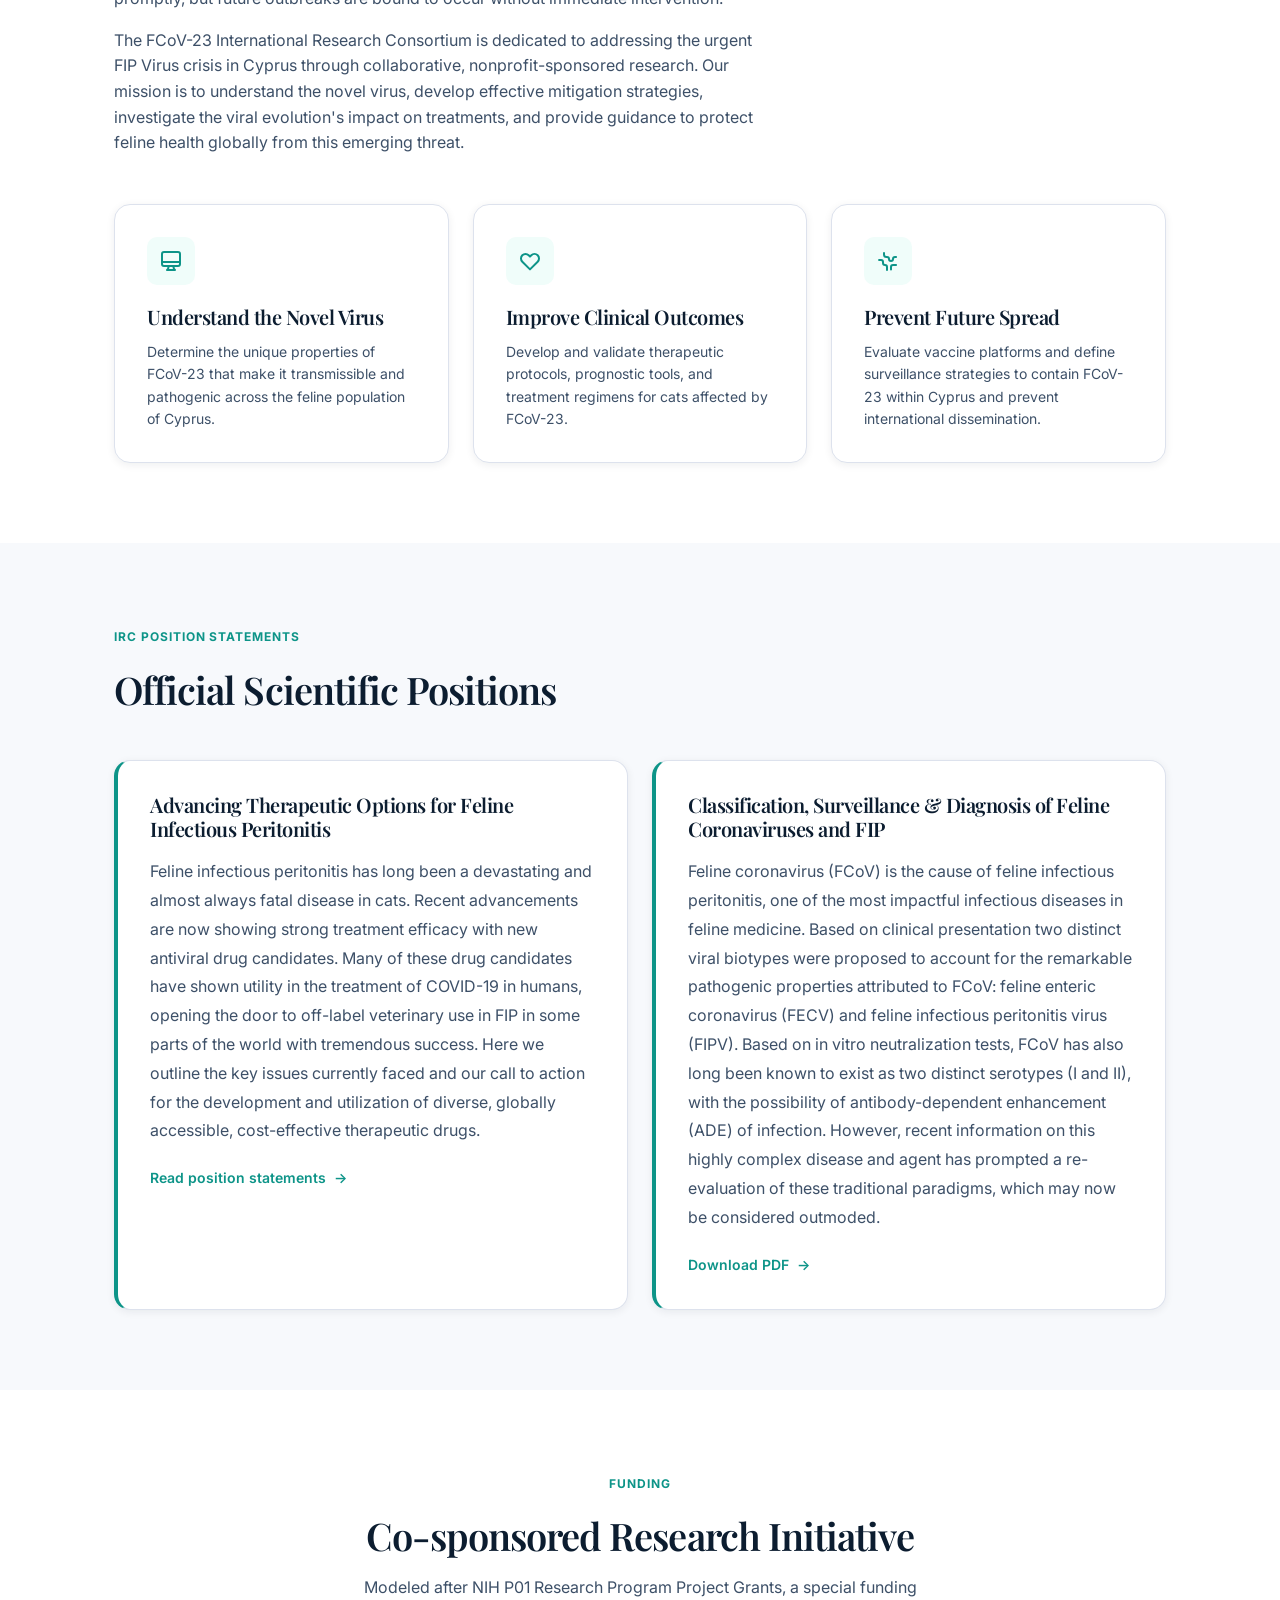
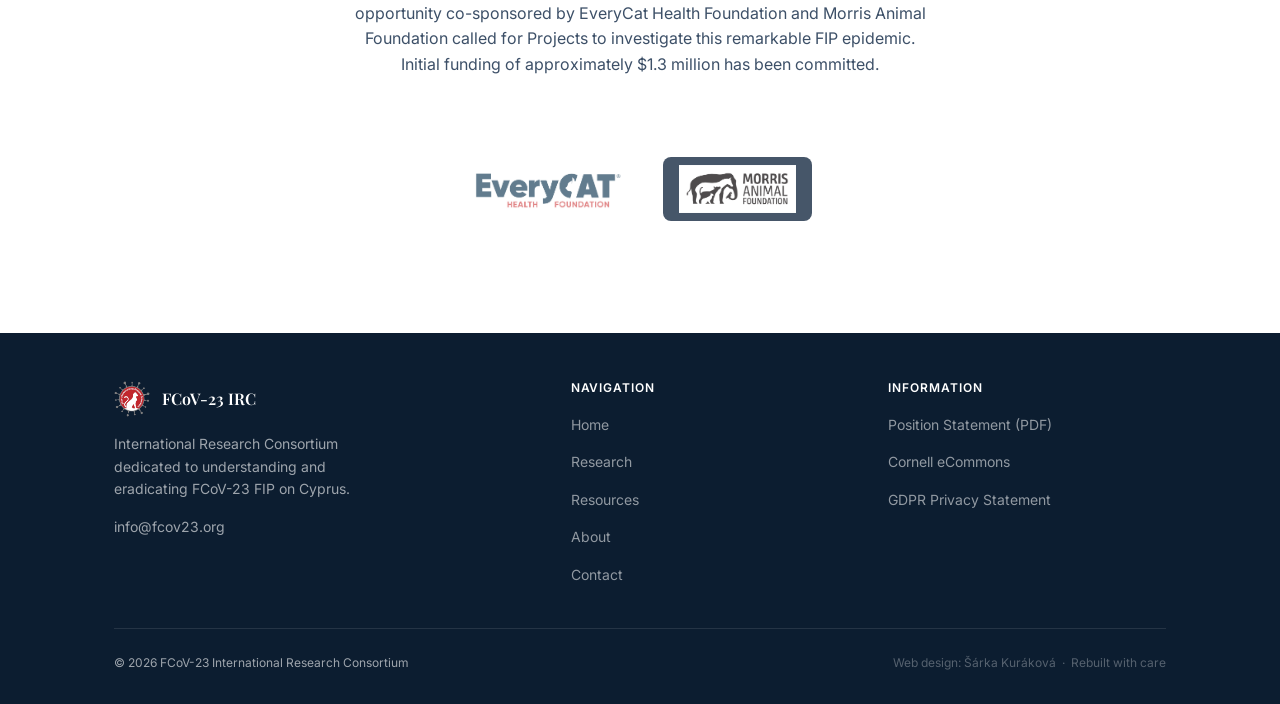
==== commit 40e4a79b: "Restore original content parity with fcov23.org - Home: restore full mission intro paragraph (Cyprus" ====
--- a/site/index.html
+++ b/site/index.html
@@ -109,7 +109,9 @@
     <div class="section-header reveal">
       <span class="eyebrow">Our Purpose</span>
       <h2 id="mission-heading">Mission Statement</h2>
-      <p class="lead">The FCoV-23 International Research Consortium is dedicated to addressing the urgent FIP Virus crisis in Cyprus through collaborative, nonprofit-sponsored research.</p>
+      <p class="lead">FCoV-23 is a novel feline infectious peritonitis (FIP) virus, the virulent form of a common feline coronavirus, that spread rapidly on the island nation of Cyprus. To date, approximately 10,000 known deaths and myriad unrecorded stray cat fatalities have occurred when only sporadic cases were seen previously. Recent studies have suggested that Cyprus can act as a "sentinel" for Europe in relation to environmental changes and the spread of infectious agents.</p>
+      <p style="color:var(--text-secondary);margin-top:var(--sp-4);max-width:70ch">An international group of veterinary experts formed the FCoV-23 International Research Consortium to address this crisis. Urgent research is needed to understand and mitigate the current epidemic and to develop effective strategies to prevent it from spreading internationally. While Cyprus is geographically isolated in the eastern Mediterranean Sea, sporadic cases have occurred in other countries when infected cats were adopted by visitors and taken off the island. Fortunately, these cases were identified and isolated promptly, but future outbreaks are bound to occur without immediate intervention.</p>
+      <p style="color:var(--text-secondary);margin-top:var(--sp-4);max-width:70ch">The FCoV-23 International Research Consortium is dedicated to addressing the urgent FIP Virus crisis in Cyprus through collaborative, nonprofit-sponsored research. Our mission is to understand the novel virus, develop effective mitigation strategies, investigate the viral evolution's impact on treatments, and provide guidance to protect feline health globally from this emerging threat.</p>
     </div>
     <div style="display:grid;grid-template-columns:repeat(auto-fit,minmax(280px,1fr));gap:var(--sp-6)">
       <div class="card reveal">
@@ -147,14 +149,14 @@
     <div style="display:grid;grid-template-columns:repeat(auto-fit,minmax(300px,1fr));gap:var(--sp-6)">
       <div class="statement-card reveal">
         <h3>Advancing Therapeutic Options for Feline Infectious Peritonitis</h3>
-        <p>Feline infectious peritonitis has long been a devastating and almost always fatal disease in cats. Recent advancements are now showing strong treatment efficacy with new antiviral drug candidates. Many cats with FIP are not treated because of access or cost constraints. The IRC's position on therapeutics outlines evidence-based recommendations for clinicians worldwide.</p>
+        <p>Feline infectious peritonitis has long been a devastating and almost always fatal disease in cats. Recent advancements are now showing strong treatment efficacy with new antiviral drug candidates. Many of these drug candidates have shown utility in the treatment of COVID-19 in humans, opening the door to off-label veterinary use in FIP in some parts of the world with tremendous success. Here we outline the key issues currently faced and our call to action for the development and utilization of diverse, globally accessible, cost-effective therapeutic drugs.</p>
         <div style="margin-top:var(--sp-5)">
           <a href="resources.html" class="arrow-link">Read position statements</a>
         </div>
       </div>
       <div class="statement-card reveal reveal-delay-1">
         <h3>Classification, Surveillance &amp; Diagnosis of Feline Coronaviruses and FIP</h3>
-        <p>Feline coronavirus is the cause of feline infectious peritonitis, one of the most impactful infectious diseases in feline medicine. Based on clinical presentation two distinct viral biotypes were previously recognized. FCoV-23 challenges that classification framework. This position statement defines current standards for diagnosis and surveillance.</p>
+        <p>Feline coronavirus (FCoV) is the cause of feline infectious peritonitis, one of the most impactful infectious diseases in feline medicine. Based on clinical presentation two distinct viral biotypes were proposed to account for the remarkable pathogenic properties attributed to FCoV: feline enteric coronavirus (FECV) and feline infectious peritonitis virus (FIPV). Based on in vitro neutralization tests, FCoV has also long been known to exist as two distinct serotypes (I and II), with the possibility of antibody-dependent enhancement (ADE) of infection. However, recent information on this highly complex disease and agent has prompted a re-evaluation of these traditional paradigms, which may now be considered outmoded.</p>
         <div style="margin-top:var(--sp-5)">
           <a href="assets/pdfs/FCoV23-Position-Statement-1-Tx.pdf" class="arrow-link" target="_blank" rel="noopener">Download PDF</a>
         </div>
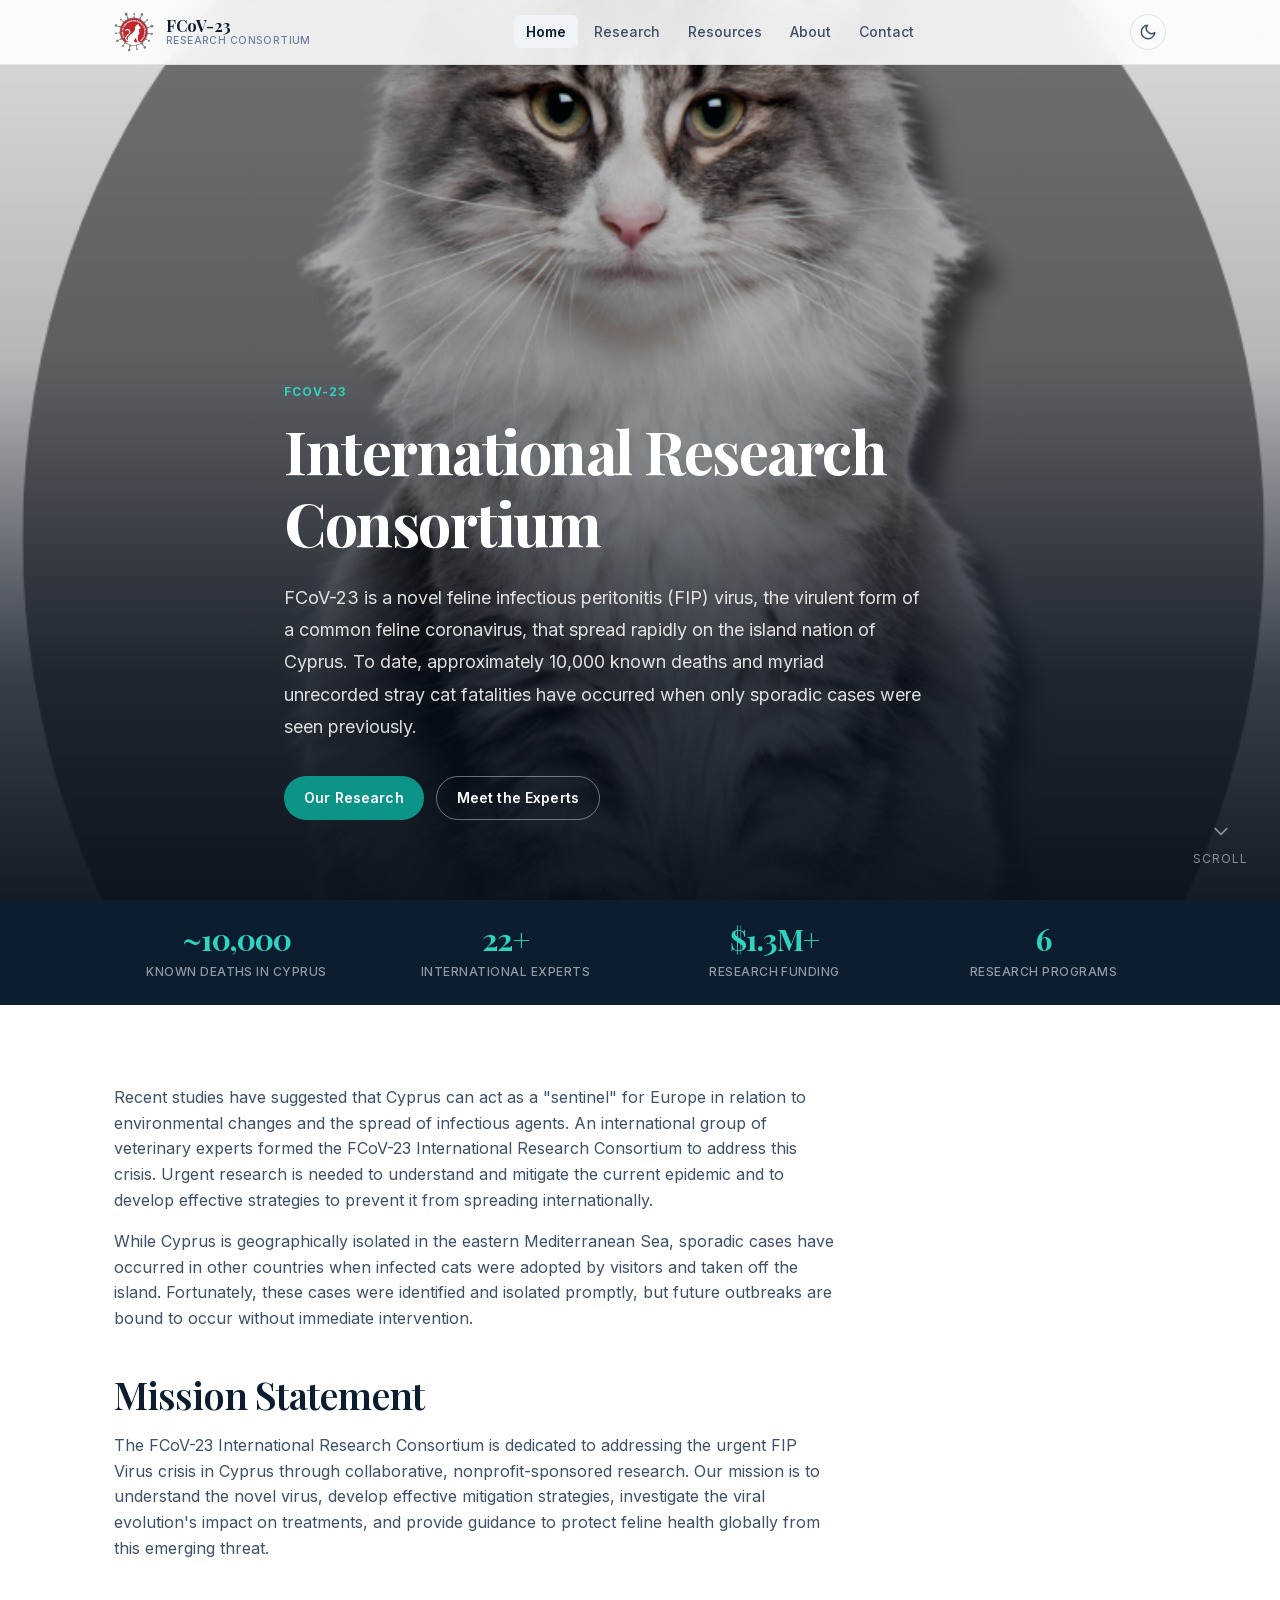
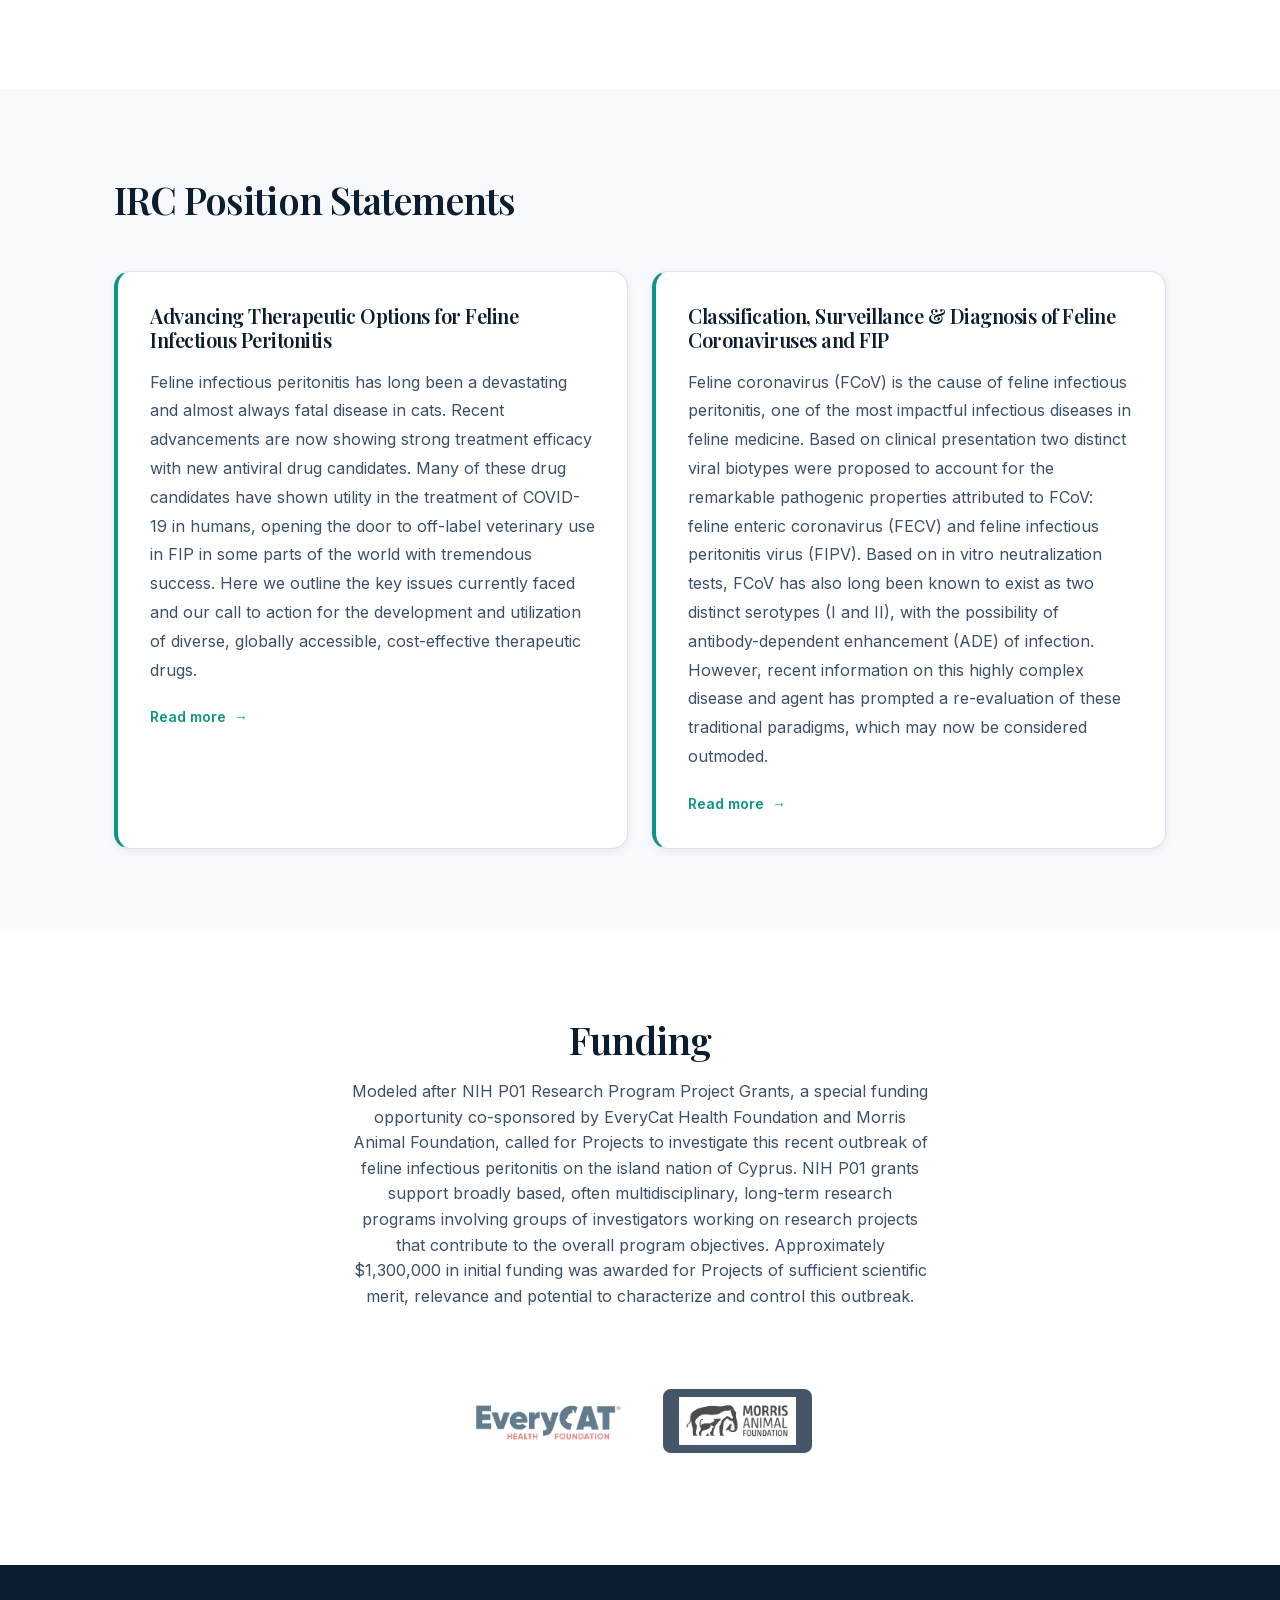
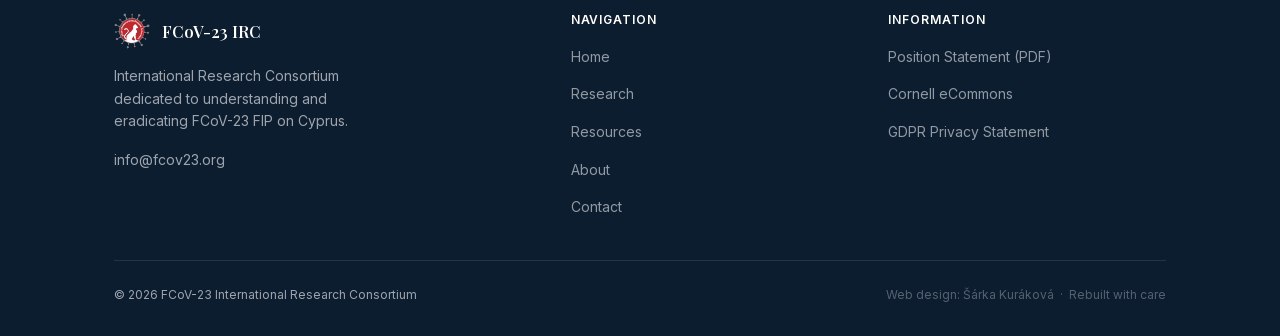
==== commit 77407ddd: "True 1:1 content parity with original fcov23.org Every page now mirrors the original wording, struct" ====
--- a/site/index.html
+++ b/site/index.html
@@ -8,17 +8,15 @@
   <meta property="og:title" content="FCoV-23 International Research Consortium">
   <meta property="og:description" content="Collaborative research to understand and mitigate the FCoV-23 FIP epidemic on Cyprus.">
   <meta property="og:type" content="website">
-  <meta property="og:url" content="https://fcov23.org/">
-  <meta property="og:image" content="https://fcov23.org/assets/images/cat_home.png">
+  <meta property="og:url" content="https://mr-mcateer.github.io/fcov-23/">
+  <meta property="og:image" content="https://mr-mcateer.github.io/fcov-23/assets/images/cat_home.png">
   <meta property="og:image:width" content="1200">
   <meta property="og:image:height" content="800">
   <meta property="og:site_name" content="FCoV-23 International Research Consortium">
   <meta name="theme-color" content="#0c1d30">
   <link rel="icon" href="assets/images/cropped-Navrh-bez-nazvu-2-1.png" type="image/png">
-  <link rel="preconnect" href="https://fonts.googleapis.com">
-  <link rel="preconnect" href="https://fonts.gstatic.com" crossorigin>
-  <link rel="stylesheet" href="https://fonts.googleapis.com/css2?family=Inter:wght@300;400;500;600;700&family=Playfair+Display:ital,wght@0,500;0,600;0,700;1,500;1,600&display=swap">
   <link rel="preload" as="image" href="assets/images/cat_home.png">
+  <link rel="stylesheet" href="assets/css/fonts.css">
   <link rel="stylesheet" href="assets/css/main.css">
   <link rel="stylesheet" href="assets/css/components.css">
   <!-- Anti-FOUC: apply saved theme before paint -->
@@ -63,11 +61,9 @@
   <div class="hero-bg" role="img" aria-label="Cats at a shelter in Cyprus"></div>
   <div class="hero-overlay"></div>
   <div class="container hero-content">
-    <span class="eyebrow" style="color:var(--color-teal-400)">International Research Consortium</span>
-    <h1>FCoV-23
-      <em>Fighting Feline Infectious Peritonitis in Cyprus</em>
-    </h1>
-    <p class="hero-body">A novel feline coronavirus devastated Cyprus — approximately 10,000 known deaths. An international coalition of veterinary scientists formed to understand, treat, and prevent FCoV-23 FIP.</p>
+    <span class="eyebrow" style="color:var(--color-teal-400)">FCoV-23</span>
+    <h1>International Research Consortium</h1>
+    <p class="hero-body">FCoV-23 is a novel feline infectious peritonitis (FIP) virus, the virulent form of a common feline coronavirus, that spread rapidly on the island nation of Cyprus. To date, approximately 10,000 known deaths and myriad unrecorded stray cat fatalities have occurred when only sporadic cases were seen previously.</p>
     <div class="hero-actions">
       <a href="research.html" class="btn btn--primary">Our Research</a>
       <a href="about.html" class="btn btn--outline" style="border-color:rgba(255,255,255,0.4);color:#fff">Meet the Experts</a>
@@ -106,35 +102,11 @@
 <!-- ====== MISSION ====== -->
 <section class="section" aria-labelledby="mission-heading">
   <div class="container">
-    <div class="section-header reveal">
-      <span class="eyebrow">Our Purpose</span>
-      <h2 id="mission-heading">Mission Statement</h2>
-      <p class="lead">FCoV-23 is a novel feline infectious peritonitis (FIP) virus, the virulent form of a common feline coronavirus, that spread rapidly on the island nation of Cyprus. To date, approximately 10,000 known deaths and myriad unrecorded stray cat fatalities have occurred when only sporadic cases were seen previously. Recent studies have suggested that Cyprus can act as a "sentinel" for Europe in relation to environmental changes and the spread of infectious agents.</p>
-      <p style="color:var(--text-secondary);margin-top:var(--sp-4);max-width:70ch">An international group of veterinary experts formed the FCoV-23 International Research Consortium to address this crisis. Urgent research is needed to understand and mitigate the current epidemic and to develop effective strategies to prevent it from spreading internationally. While Cyprus is geographically isolated in the eastern Mediterranean Sea, sporadic cases have occurred in other countries when infected cats were adopted by visitors and taken off the island. Fortunately, these cases were identified and isolated promptly, but future outbreaks are bound to occur without immediate intervention.</p>
-      <p style="color:var(--text-secondary);margin-top:var(--sp-4);max-width:70ch">The FCoV-23 International Research Consortium is dedicated to addressing the urgent FIP Virus crisis in Cyprus through collaborative, nonprofit-sponsored research. Our mission is to understand the novel virus, develop effective mitigation strategies, investigate the viral evolution's impact on treatments, and provide guidance to protect feline health globally from this emerging threat.</p>
-    </div>
-    <div style="display:grid;grid-template-columns:repeat(auto-fit,minmax(280px,1fr));gap:var(--sp-6)">
-      <div class="card reveal">
-        <div class="card-icon" aria-hidden="true">
-          <svg xmlns="http://www.w3.org/2000/svg" fill="none" viewBox="0 0 24 24" stroke="currentColor" stroke-width="2"><path stroke-linecap="round" stroke-linejoin="round" d="M9.75 17L9 20l-1 1h8l-1-1-.75-3M3 13h18M5 17h14a2 2 0 002-2V5a2 2 0 00-2-2H5a2 2 0 00-2 2v10a2 2 0 002 2z"/></svg>
-        </div>
-        <h3>Understand the Novel Virus</h3>
-        <p>Determine the unique properties of FCoV-23 that make it transmissible and pathogenic across the feline population of Cyprus.</p>
-      </div>
-      <div class="card reveal reveal-delay-1">
-        <div class="card-icon" aria-hidden="true">
-          <svg xmlns="http://www.w3.org/2000/svg" fill="none" viewBox="0 0 24 24" stroke="currentColor" stroke-width="2"><path stroke-linecap="round" stroke-linejoin="round" d="M4.318 6.318a4.5 4.5 0 000 6.364L12 20.364l7.682-7.682a4.5 4.5 0 00-6.364-6.364L12 7.636l-1.318-1.318a4.5 4.5 0 00-6.364 0z"/></svg>
-        </div>
-        <h3>Improve Clinical Outcomes</h3>
-        <p>Develop and validate therapeutic protocols, prognostic tools, and treatment regimens for cats affected by FCoV-23.</p>
-      </div>
-      <div class="card reveal reveal-delay-2">
-        <div class="card-icon" aria-hidden="true">
-          <svg xmlns="http://www.w3.org/2000/svg" fill="none" viewBox="0 0 24 24" stroke="currentColor" stroke-width="2"><path stroke-linecap="round" stroke-linejoin="round" d="M3.055 11H5a2 2 0 012 2v1a2 2 0 002 2 2 2 0 012 2v2.945M8 3.935V5.5A2.5 2.5 0 0010.5 8h.5a2 2 0 012 2 2 2 0 104 0 2 2 0 012-2h1.064M15 20.488V18a2 2 0 012-2h3.064"/></svg>
-        </div>
-        <h3>Prevent Future Spread</h3>
-        <p>Evaluate vaccine platforms and define surveillance strategies to contain FCoV-23 within Cyprus and prevent international dissemination.</p>
-      </div>
+    <div class="section-header reveal" style="max-width:72ch">
+      <p style="color:var(--text-secondary);max-width:72ch">Recent studies have suggested that Cyprus can act as a "sentinel" for Europe in relation to environmental changes and the spread of infectious agents. An international group of veterinary experts formed the FCoV-23 International Research Consortium to address this crisis. Urgent research is needed to understand and mitigate the current epidemic and to develop effective strategies to prevent it from spreading internationally.</p>
+      <p style="color:var(--text-secondary);margin-top:var(--sp-4);max-width:72ch">While Cyprus is geographically isolated in the eastern Mediterranean Sea, sporadic cases have occurred in other countries when infected cats were adopted by visitors and taken off the island. Fortunately, these cases were identified and isolated promptly, but future outbreaks are bound to occur without immediate intervention.</p>
+      <h2 id="mission-heading" style="margin-top:var(--sp-10)">Mission Statement</h2>
+      <p style="color:var(--text-secondary);margin-top:var(--sp-4);max-width:72ch">The FCoV-23 International Research Consortium is dedicated to addressing the urgent FIP Virus crisis in Cyprus through collaborative, nonprofit-sponsored research. Our mission is to understand the novel virus, develop effective mitigation strategies, investigate the viral evolution's impact on treatments, and provide guidance to protect feline health globally from this emerging threat.</p>
     </div>
   </div>
 </section>
@@ -143,22 +115,21 @@
 <section class="section section--subtle" aria-labelledby="statements-heading">
   <div class="container">
     <div class="section-header reveal">
-      <span class="eyebrow">IRC Position Statements</span>
-      <h2 id="statements-heading">Official Scientific Positions</h2>
+      <h2 id="statements-heading">IRC Position Statements</h2>
     </div>
     <div style="display:grid;grid-template-columns:repeat(auto-fit,minmax(300px,1fr));gap:var(--sp-6)">
       <div class="statement-card reveal">
         <h3>Advancing Therapeutic Options for Feline Infectious Peritonitis</h3>
         <p>Feline infectious peritonitis has long been a devastating and almost always fatal disease in cats. Recent advancements are now showing strong treatment efficacy with new antiviral drug candidates. Many of these drug candidates have shown utility in the treatment of COVID-19 in humans, opening the door to off-label veterinary use in FIP in some parts of the world with tremendous success. Here we outline the key issues currently faced and our call to action for the development and utilization of diverse, globally accessible, cost-effective therapeutic drugs.</p>
         <div style="margin-top:var(--sp-5)">
-          <a href="resources.html" class="arrow-link">Read position statements</a>
+          <a href="assets/pdfs/FCoV23-Position-Statement-1-Tx.pdf" class="arrow-link" target="_blank" rel="noopener">Read more</a>
         </div>
       </div>
       <div class="statement-card reveal reveal-delay-1">
         <h3>Classification, Surveillance &amp; Diagnosis of Feline Coronaviruses and FIP</h3>
         <p>Feline coronavirus (FCoV) is the cause of feline infectious peritonitis, one of the most impactful infectious diseases in feline medicine. Based on clinical presentation two distinct viral biotypes were proposed to account for the remarkable pathogenic properties attributed to FCoV: feline enteric coronavirus (FECV) and feline infectious peritonitis virus (FIPV). Based on in vitro neutralization tests, FCoV has also long been known to exist as two distinct serotypes (I and II), with the possibility of antibody-dependent enhancement (ADE) of infection. However, recent information on this highly complex disease and agent has prompted a re-evaluation of these traditional paradigms, which may now be considered outmoded.</p>
         <div style="margin-top:var(--sp-5)">
-          <a href="assets/pdfs/FCoV23-Position-Statement-1-Tx.pdf" class="arrow-link" target="_blank" rel="noopener">Download PDF</a>
+          <a href="https://ecommons.cornell.edu/items/3d0bdd33-0b9e-4d67-ad52-a718f9b3f040" class="arrow-link" target="_blank" rel="noopener">Read more</a>
         </div>
       </div>
     </div>
@@ -169,9 +140,8 @@
 <section class="section" aria-labelledby="funding-heading">
   <div class="container">
     <div class="section-header centered reveal">
-      <span class="eyebrow">Funding</span>
-      <h2 id="funding-heading">Co-sponsored Research Initiative</h2>
-      <p>Modeled after NIH P01 Research Program Project Grants, a special funding opportunity co-sponsored by EveryCat Health Foundation and Morris Animal Foundation called for Projects to investigate this remarkable FIP epidemic. Initial funding of approximately $1.3 million has been committed.</p>
+      <h2 id="funding-heading">Funding</h2>
+      <p>Modeled after NIH P01 Research Program Project Grants, a special funding opportunity co-sponsored by EveryCat Health Foundation and Morris Animal Foundation, called for Projects to investigate this recent outbreak of feline infectious peritonitis on the island nation of Cyprus. NIH P01 grants support broadly based, often multidisciplinary, long-term research programs involving groups of investigators working on research projects that contribute to the overall program objectives. Approximately $1,300,000 in initial funding was awarded for Projects of sufficient scientific merit, relevance and potential to characterize and control this outbreak.</p>
     </div>
     <div class="funders-row reveal">
       <a href="https://everycat.org" class="funder-logo" target="_blank" rel="noopener" aria-label="EveryCat Health Foundation">
--- a/site/assets/css/fonts.css
+++ b/site/assets/css/fonts.css
@@ -0,0 +1,60 @@
+/* ==========================================================
+   Self-hosted fonts — Inter & Playfair Display
+   ========================================================== */
+
+/* --- Inter (variable, latin-ext) --- */
+@font-face {
+  font-family: 'Inter';
+  font-style: normal;
+  font-weight: 300 700;
+  font-display: swap;
+  src: url('../fonts/inter-latin-ext.woff2') format('woff2');
+  unicode-range: U+0100-02BA, U+02BD-02C5, U+02C7-02CC, U+02CE-02D7, U+02DD-02FF, U+0304, U+0308, U+0329, U+1D00-1DBF, U+1E00-1E9F, U+1EF2-1EFF, U+2020, U+20A0-20AB, U+20AD-20C0, U+2113, U+2C60-2C7F, U+A720-A7FF;
+}
+/* --- Inter (variable, latin) --- */
+@font-face {
+  font-family: 'Inter';
+  font-style: normal;
+  font-weight: 300 700;
+  font-display: swap;
+  src: url('../fonts/inter-latin.woff2') format('woff2');
+  unicode-range: U+0000-00FF, U+0131, U+0152-0153, U+02BB-02BC, U+02C6, U+02DA, U+02DC, U+0304, U+0308, U+0329, U+2000-206F, U+20AC, U+2122, U+2191, U+2193, U+2212, U+2215, U+FEFF, U+FFFD;
+}
+
+/* --- Playfair Display normal (latin-ext) --- */
+@font-face {
+  font-family: 'Playfair Display';
+  font-style: normal;
+  font-weight: 500 700;
+  font-display: swap;
+  src: url('../fonts/playfair-normal-latin-ext.woff2') format('woff2');
+  unicode-range: U+0100-02BA, U+02BD-02C5, U+02C7-02CC, U+02CE-02D7, U+02DD-02FF, U+0304, U+0308, U+0329, U+1D00-1DBF, U+1E00-1E9F, U+1EF2-1EFF, U+2020, U+20A0-20AB, U+20AD-20C0, U+2113, U+2C60-2C7F, U+A720-A7FF;
+}
+/* --- Playfair Display normal (latin) --- */
+@font-face {
+  font-family: 'Playfair Display';
+  font-style: normal;
+  font-weight: 500 700;
+  font-display: swap;
+  src: url('../fonts/playfair-normal-latin.woff2') format('woff2');
+  unicode-range: U+0000-00FF, U+0131, U+0152-0153, U+02BB-02BC, U+02C6, U+02DA, U+02DC, U+0304, U+0308, U+0329, U+2000-206F, U+20AC, U+2122, U+2191, U+2193, U+2212, U+2215, U+FEFF, U+FFFD;
+}
+
+/* --- Playfair Display italic (latin-ext) --- */
+@font-face {
+  font-family: 'Playfair Display';
+  font-style: italic;
+  font-weight: 500 600;
+  font-display: swap;
+  src: url('../fonts/playfair-italic-latin-ext.woff2') format('woff2');
+  unicode-range: U+0100-02BA, U+02BD-02C5, U+02C7-02CC, U+02CE-02D7, U+02DD-02FF, U+0304, U+0308, U+0329, U+1D00-1DBF, U+1E00-1E9F, U+1EF2-1EFF, U+2020, U+20A0-20AB, U+20AD-20C0, U+2113, U+2C60-2C7F, U+A720-A7FF;
+}
+/* --- Playfair Display italic (latin) --- */
+@font-face {
+  font-family: 'Playfair Display';
+  font-style: italic;
+  font-weight: 500 600;
+  font-display: swap;
+  src: url('../fonts/playfair-italic-latin.woff2') format('woff2');
+  unicode-range: U+0000-00FF, U+0131, U+0152-0153, U+02BB-02BC, U+02C6, U+02DA, U+02DC, U+0304, U+0308, U+0329, U+2000-206F, U+20AC, U+2122, U+2191, U+2193, U+2212, U+2215, U+FEFF, U+FFFD;
+}
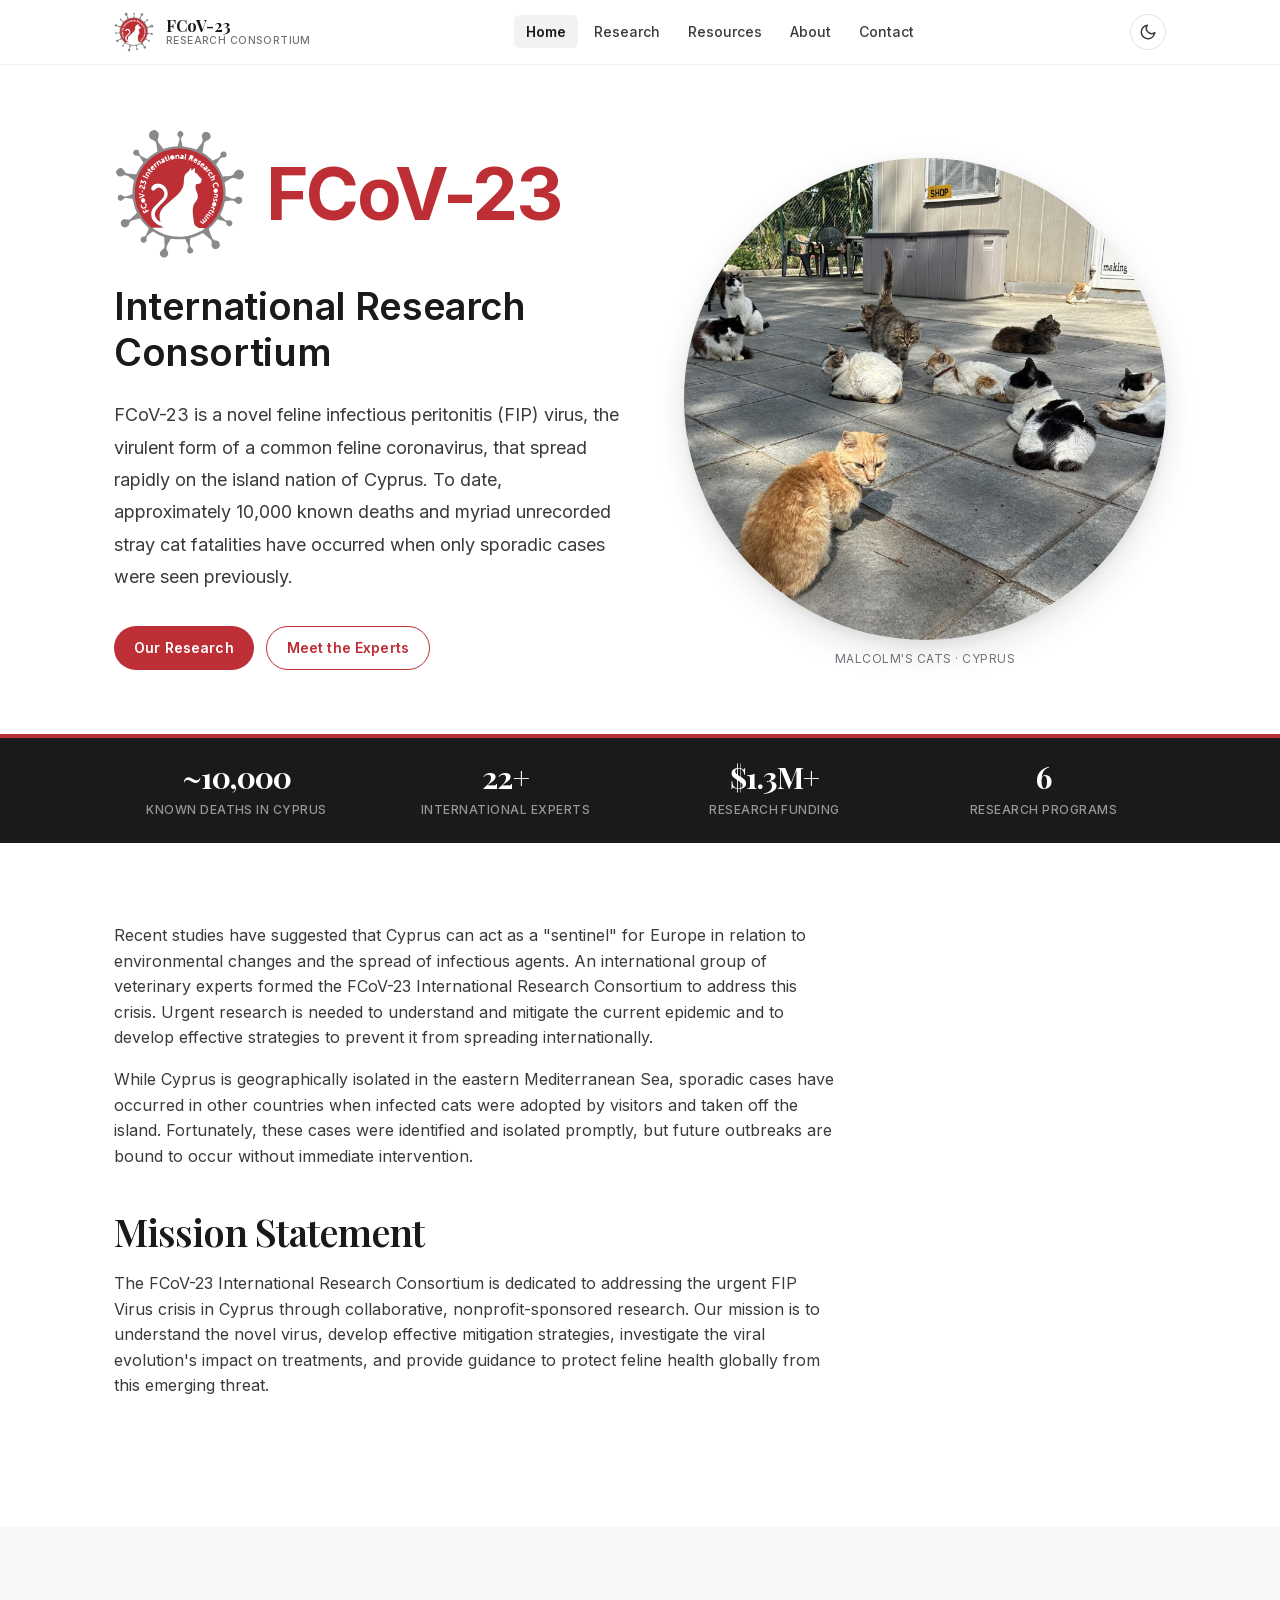
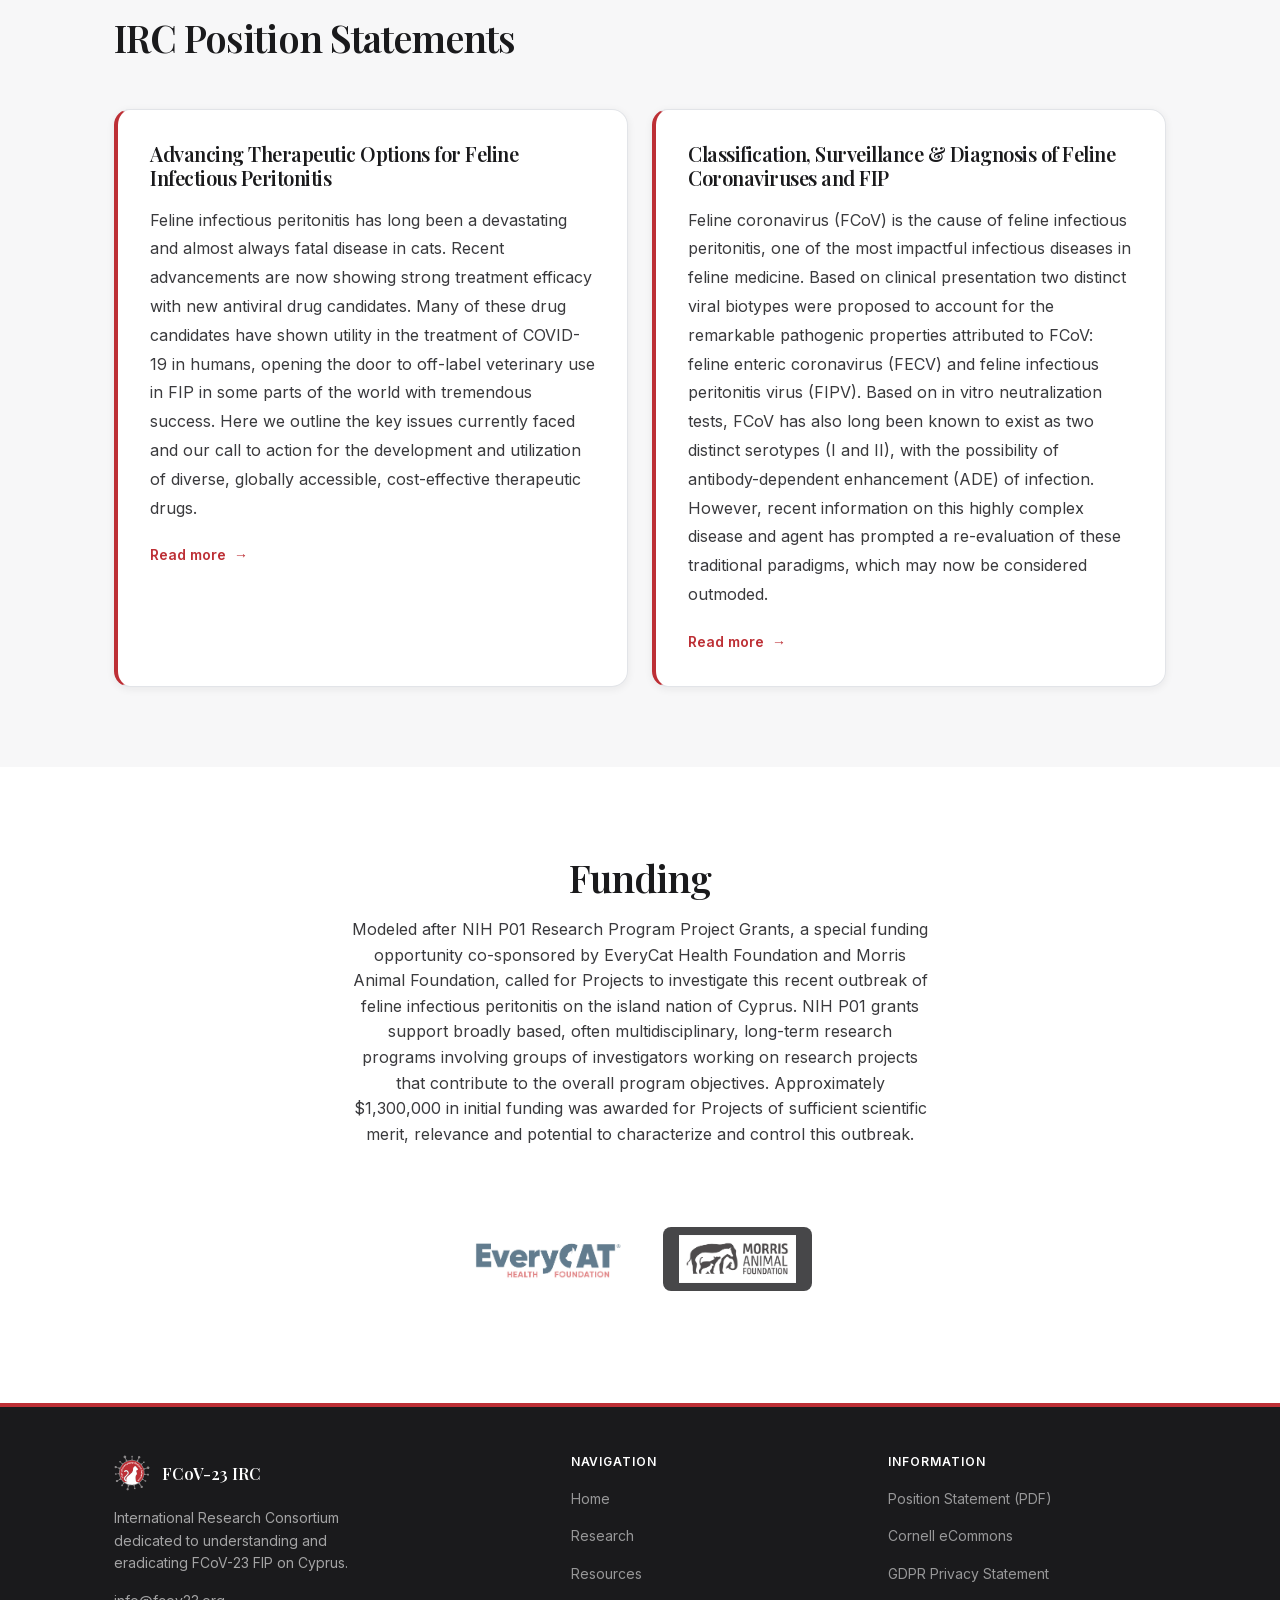
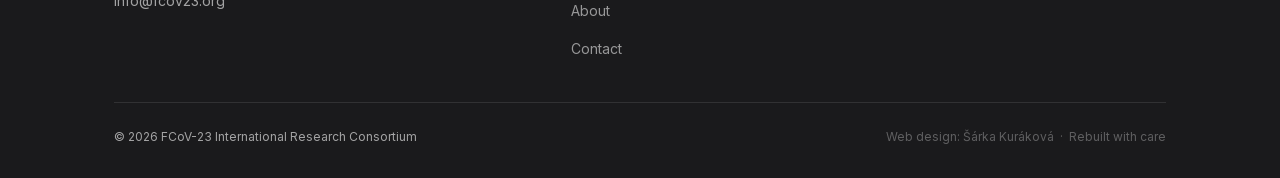
==== commit 5c9bcc35: "Restore brand identity: red/white theme, vectorized logo, shelter-cats hero - Vectorize FCoV-23 IRC " ====
--- a/site/index.html
+++ b/site/index.html
@@ -8,14 +8,16 @@
   <meta property="og:title" content="FCoV-23 International Research Consortium">
   <meta property="og:description" content="Collaborative research to understand and mitigate the FCoV-23 FIP epidemic on Cyprus.">
   <meta property="og:type" content="website">
-  <meta property="og:url" content="https://mr-mcateer.github.io/fcov-23/">
-  <meta property="og:image" content="https://mr-mcateer.github.io/fcov-23/assets/images/cat_home.png">
-  <meta property="og:image:width" content="1200">
-  <meta property="og:image:height" content="800">
+  <meta property="og:url" content="https://fcov23.org/">
+  <meta property="og:image" content="https://fcov23.org/assets/images/Malcolms-Cats-shelter-yard-min-scaled-e1741040428672.jpg">
+  <meta property="og:image:width" content="1613">
+  <meta property="og:image:height" content="1613">
   <meta property="og:site_name" content="FCoV-23 International Research Consortium">
-  <meta name="theme-color" content="#0c1d30">
-  <link rel="icon" href="assets/images/cropped-Navrh-bez-nazvu-2-1.png" type="image/png">
-  <link rel="preload" as="image" href="assets/images/cat_home.png">
+  <meta name="theme-color" content="#bd2f35">
+  <link rel="icon" href="assets/images/logo.svg" type="image/svg+xml">
+  <link rel="alternate icon" href="assets/images/cropped-Navrh-bez-nazvu-2-1.png" type="image/png">
+  <link rel="preload" as="image" href="assets/images/Malcolms-Cats-shelter-yard-min-scaled-e1741040428672.jpg" fetchpriority="high">
+  <link rel="preload" as="image" href="assets/images/logo.svg" type="image/svg+xml">
   <link rel="stylesheet" href="assets/css/fonts.css">
   <link rel="stylesheet" href="assets/css/main.css">
   <link rel="stylesheet" href="assets/css/components.css">
@@ -30,7 +32,7 @@
 <nav class="site-nav" role="navigation" aria-label="Main navigation">
   <div class="container nav-inner">
     <a href="index.html" class="nav-logo" aria-label="FCoV-23 Home">
-      <img src="assets/images/Navrh-bez-nazvu-2-1.png" alt="FCoV-23 IRC Logo" width="40" height="40">
+      <img src="assets/images/logo.svg" alt="FCoV-23 IRC Logo" width="40" height="40">
       <div class="nav-logo-text">
         <span class="nav-logo-name">FCoV-23</span>
         <span class="nav-logo-sub">Research Consortium</span>
@@ -58,20 +60,30 @@
 <main>
 <!-- ====== HERO ====== -->
 <section class="hero" aria-label="Introduction">
-  <div class="hero-bg" role="img" aria-label="Cats at a shelter in Cyprus"></div>
-  <div class="hero-overlay"></div>
-  <div class="container hero-content">
-    <span class="eyebrow" style="color:var(--color-teal-400)">FCoV-23</span>
-    <h1>International Research Consortium</h1>
-    <p class="hero-body">FCoV-23 is a novel feline infectious peritonitis (FIP) virus, the virulent form of a common feline coronavirus, that spread rapidly on the island nation of Cyprus. To date, approximately 10,000 known deaths and myriad unrecorded stray cat fatalities have occurred when only sporadic cases were seen previously.</p>
-    <div class="hero-actions">
-      <a href="research.html" class="btn btn--primary">Our Research</a>
-      <a href="about.html" class="btn btn--outline" style="border-color:rgba(255,255,255,0.4);color:#fff">Meet the Experts</a>
-    </div>
-  </div>
-  <div class="scroll-hint" aria-hidden="true">
-    <svg xmlns="http://www.w3.org/2000/svg" fill="none" viewBox="0 0 24 24" stroke="currentColor" stroke-width="2"><path stroke-linecap="round" stroke-linejoin="round" d="M19 9l-7 7-7-7"/></svg>
-    Scroll
+  <div class="container">
+    <div class="hero-grid">
+      <div class="hero-copy">
+        <div class="hero-eyebrow-logo">
+          <img class="hero-logo" src="assets/images/logo.svg" alt="FCoV-23 International Research Consortium logo" width="132" height="132">
+          <div>
+            <p class="hero-brand">FCoV-23</p>
+          </div>
+        </div>
+        <h1>International Research Consortium</h1>
+        <p class="hero-body">FCoV-23 is a novel feline infectious peritonitis (FIP) virus, the virulent form of a common feline coronavirus, that spread rapidly on the island nation of Cyprus. To date, approximately 10,000 known deaths and myriad unrecorded stray cat fatalities have occurred when only sporadic cases were seen previously.</p>
+        <div class="hero-actions">
+          <a href="research.html" class="btn btn--primary">Our Research</a>
+          <a href="about.html" class="btn btn--outline">Meet the Experts</a>
+        </div>
+      </div>
+      <figure class="hero-figure">
+        <img src="assets/images/Malcolms-Cats-shelter-yard-min-scaled-e1741040428672.jpg"
+             alt="Cats at a Cyprus shelter affected by the FCoV-23 FIP outbreak"
+             width="1200" height="1200"
+             fetchpriority="high">
+        <figcaption>Malcolm's Cats · Cyprus</figcaption>
+      </figure>
+    </div>
   </div>
 </section>
 
@@ -147,7 +159,7 @@
       <a href="https://everycat.org" class="funder-logo" target="_blank" rel="noopener" aria-label="EveryCat Health Foundation">
         <img src="assets/images/EveryCat_full-color_Logo_Large.jpg" alt="EveryCat Health Foundation" height="48">
       </a>
-      <a href="https://morrisanimalfoundation.org" class="funder-logo" target="_blank" rel="noopener" aria-label="Morris Animal Foundation" style="background:#152d4a;padding:8px 16px;border-radius:8px">
+      <a href="https://morrisanimalfoundation.org" class="funder-logo" target="_blank" rel="noopener" aria-label="Morris Animal Foundation" style="background:var(--color-gray-900,#1a1a1c);padding:8px 16px;border-radius:8px">
         <img src="assets/images/MAF-Horiz-RGB_W.png" alt="Morris Animal Foundation" height="36">
       </a>
     </div>
@@ -162,7 +174,7 @@
     <div class="footer-grid">
       <div class="footer-brand">
         <div class="footer-logo-wrap">
-          <img src="assets/images/Navrh-bez-nazvu-2-1.png" alt="FCoV-23 IRC" width="36" height="36">
+          <img src="assets/images/logo.svg" alt="FCoV-23 IRC" width="36" height="36">
           <span class="footer-org-name">FCoV-23 IRC</span>
         </div>
         <p class="footer-desc">International Research Consortium dedicated to understanding and eradicating FCoV-23 FIP on Cyprus.</p>
--- a/site/assets/css/main.css
+++ b/site/assets/css/main.css
@@ -60,7 +60,7 @@
 }
 .section--subtle { background: var(--bg-subtle); }
 .section--dark {
-  background: var(--navy-900, #0c1d30);
+  background: var(--color-gray-900, #1a1a1c);
   color: #fff;
 }
 
--- a/site/assets/css/components.css
+++ b/site/assets/css/components.css
@@ -154,93 +154,94 @@
   .nav-logo-text { display: none; }
 }
 
-/* ---- Hero ---- */
+/* ---- Hero (editorial, two-column, white) ---- */
 .hero {
   position: relative;
-  min-height: 100svh;
-  display: flex;
-  flex-direction: column;
-  justify-content: flex-end;
-  padding-bottom: var(--sp-20);
-  overflow: hidden;
-  color: #fff;
-}
-.hero-bg {
-  position: absolute;
-  inset: 0;
-  background-image: url('../images/cat_home.png');
-  background-size: cover;
-  background-position: center 30%;
-  z-index: 0;
-}
-.hero-overlay {
-  position: absolute;
-  inset: 0;
-  background: linear-gradient(
-    to bottom,
-    rgba(7,15,26,0.15) 0%,
-    rgba(7,15,26,0.30) 40%,
-    rgba(7,15,26,0.80) 75%,
-    rgba(7,15,26,0.95) 100%
-  );
-  z-index: 1;
-}
-.hero-content {
-  position: relative;
-  z-index: 2;
-  max-width: 760px;
+  padding: calc(64px + var(--sp-16)) 0 var(--sp-16);
+  background: var(--bg);
+  color: var(--text-primary);
+}
+.hero-grid {
+  display: grid;
+  grid-template-columns: 1.05fr 1fr;
+  gap: clamp(var(--sp-8), 6vw, var(--sp-16));
+  align-items: center;
+}
+@media (max-width: 900px) {
+  .hero-grid { grid-template-columns: 1fr; gap: var(--sp-10); }
+}
+.hero-eyebrow-logo {
+  display: flex;
+  align-items: center;
+  gap: var(--sp-5);
+  margin-bottom: var(--sp-6);
+}
+.hero-logo {
+  width: clamp(88px, 12vw, 132px);
+  height: auto;
+  flex-shrink: 0;
+}
+.hero-brand {
+  font-family: var(--font-sans);
+  font-size: clamp(var(--text-4xl), 7.2vw, 4.5rem);
+  font-weight: 700;
+  line-height: 0.95;
+  letter-spacing: -0.035em;
+  color: var(--accent);
+  margin: 0;
 }
 .hero h1 {
-  color: #fff;
-  font-size: clamp(var(--text-4xl), 6vw, var(--text-6xl));
-  font-weight: 700;
-  margin-bottom: var(--sp-6);
-}
-.hero h1 em {
-  display: block;
-  font-style: italic;
-  font-weight: 500;
-  opacity: 0.85;
-  font-size: 0.65em;
+  font-family: var(--font-sans);
+  font-size: clamp(var(--text-2xl), 3.4vw, var(--text-4xl));
+  font-weight: 600;
+  color: var(--text-primary);
+  letter-spacing: -0.01em;
+  margin: var(--sp-3) 0 var(--sp-6);
+  line-height: 1.2;
 }
 .hero-body {
   font-size: var(--text-lg);
   line-height: var(--leading-loose);
-  color: rgba(255,255,255,0.85);
-  max-width: 58ch;
+  color: var(--text-secondary);
+  max-width: 56ch;
   margin-bottom: var(--sp-8);
 }
 .hero-actions { display: flex; flex-wrap: wrap; gap: var(--sp-3); }
 
-/* Scroll indicator */
-.scroll-hint {
+.hero-figure {
+  position: relative;
+  aspect-ratio: 1 / 1;
+  max-width: 540px;
+  margin-inline: auto;
+  justify-self: end;
+}
+@media (max-width: 900px) { .hero-figure { justify-self: center; max-width: 420px; } }
+.hero-figure img {
+  width: 100%;
+  height: 100%;
+  object-fit: cover;
+  border-radius: var(--radius-full);
+  box-shadow: var(--shadow-lg);
+  display: block;
+}
+.hero-figure figcaption {
   position: absolute;
-  bottom: var(--sp-8);
-  right: var(--sp-8);
-  z-index: 2;
-  display: flex;
-  flex-direction: column;
-  align-items: center;
-  gap: var(--sp-2);
-  color: rgba(255,255,255,0.5);
+  bottom: -28px;
+  left: 50%;
+  transform: translateX(-50%);
   font-size: var(--text-xs);
-  letter-spacing: var(--tracking-wider);
+  color: var(--text-muted);
+  letter-spacing: var(--tracking-wide);
   text-transform: uppercase;
-}
-.scroll-hint svg {
-  width: 20px; height: 20px;
-  animation: bounce 2s ease infinite;
-}
-@keyframes bounce {
-  0%,100% { transform: translateY(0); }
-  50% { transform: translateY(6px); }
+  white-space: nowrap;
 }
 
 /* ---- Stats Bar ---- */
 .stats-bar {
-  background: var(--color-navy-900, #0c1d30);
+  background: var(--color-gray-900, #1a1a1c);
   color: #fff;
   padding-block: var(--sp-6);
+  border-top: 4px solid var(--accent);
 }
 [data-theme="dark"] .stats-bar { background: var(--bg-surface); border-top: 1px solid var(--border); }
 .stats-grid {
@@ -253,7 +254,7 @@
   font-family: var(--font-display);
   font-size: var(--text-3xl);
   font-weight: 700;
-  color: var(--color-teal-400);
+  color: #fff;
   letter-spacing: var(--tracking-tight);
   line-height: 1;
 }
@@ -570,7 +571,7 @@
   box-shadow: var(--shadow-lg);
   width: 100%;
   object-fit: contain;
-  background: #0c1d30;
+  background: var(--color-gray-900, #1a1a1c);
   padding: var(--sp-4);
 }
 .spike-caption {
@@ -582,9 +583,10 @@
 
 /* ---- Page Footer ---- */
 .site-footer {
-  background: var(--color-navy-900, #0c1d30);
+  background: var(--color-gray-900, #1a1a1c);
   color: rgba(255,255,255,0.6);
   padding-block: var(--sp-12) var(--sp-8);
+  border-top: 4px solid var(--accent);
 }
 [data-theme="dark"] .site-footer { background: var(--bg-subtle); border-top: 1px solid var(--border); }
 .footer-grid {
@@ -674,7 +676,7 @@
 
 /* ---- Genomic Sequencing Banner ---- */
 .genomic-banner {
-  background: linear-gradient(135deg, var(--accent), var(--color-navy-700, #1e3a5f));
+  background: linear-gradient(135deg, var(--accent), var(--color-red-800, #811419));
   color: #fff;
   border-radius: var(--radius-xl);
   padding: var(--sp-10) var(--sp-12);
